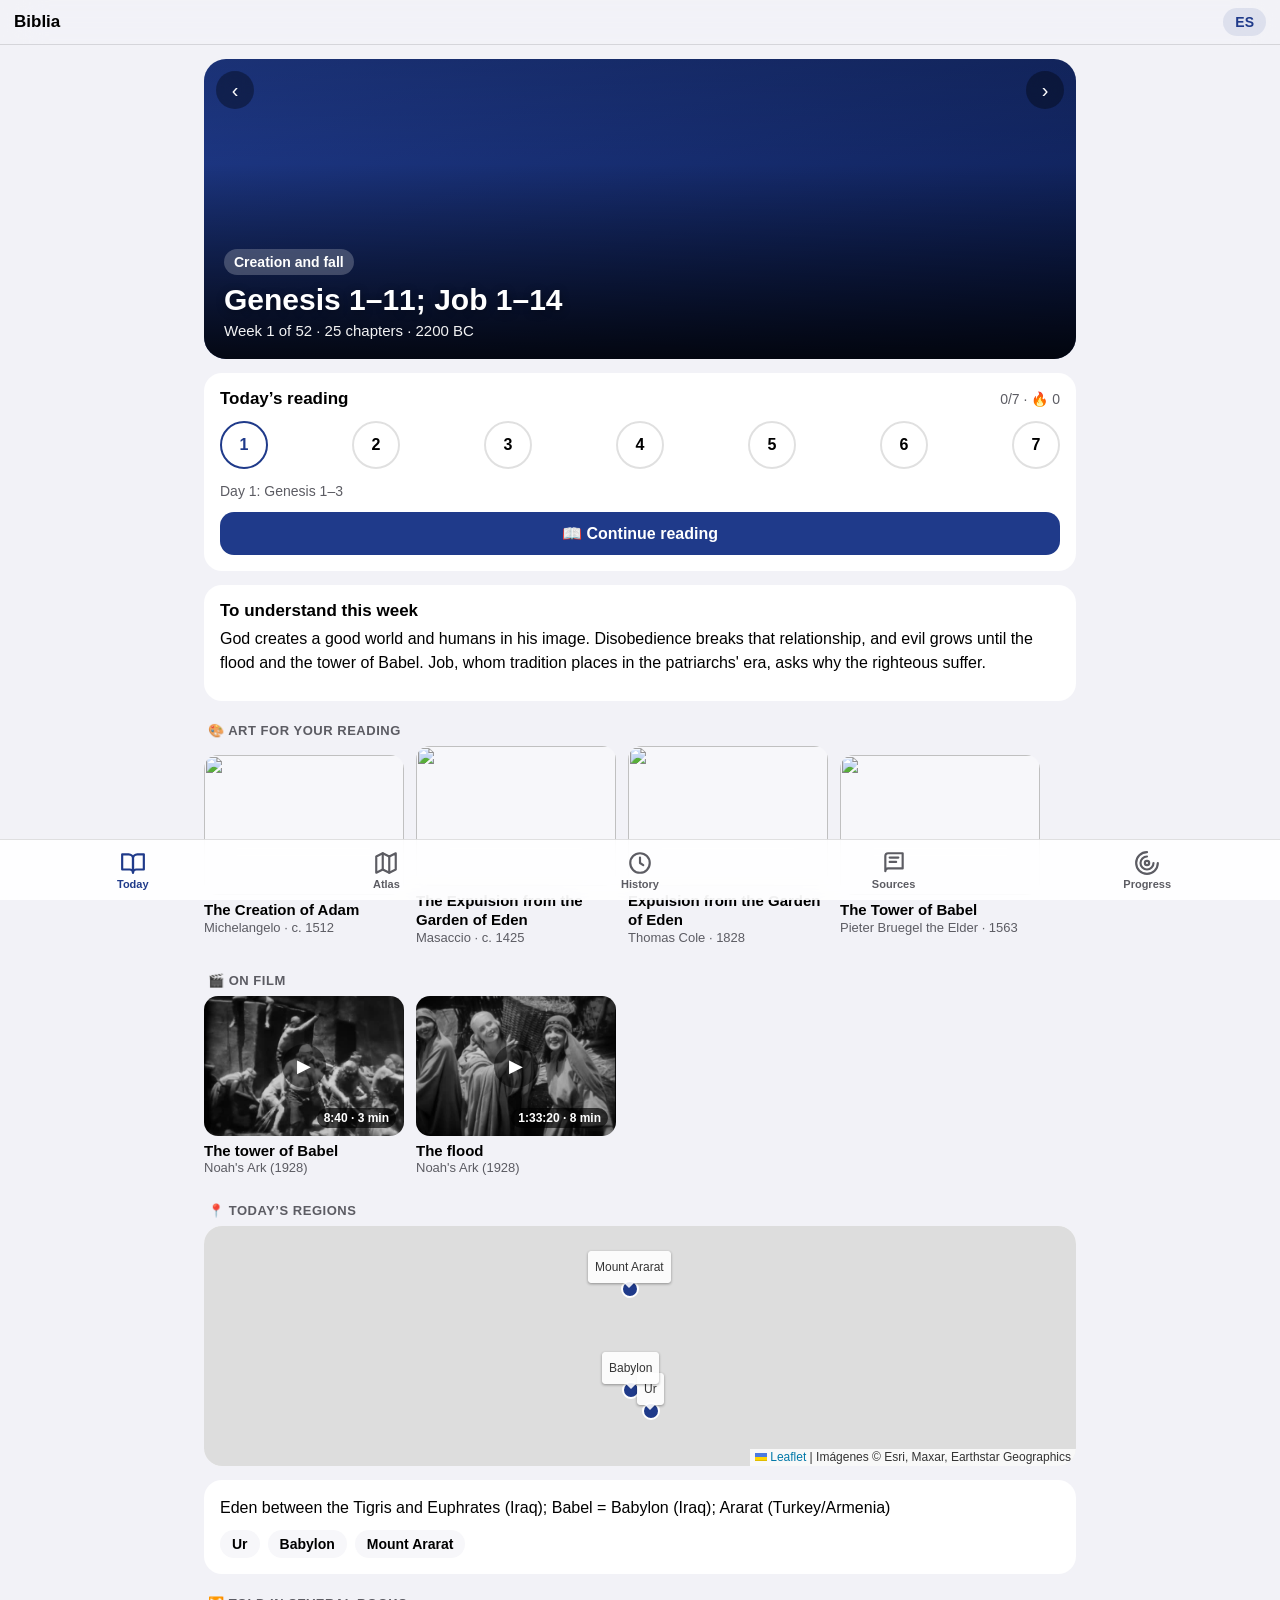
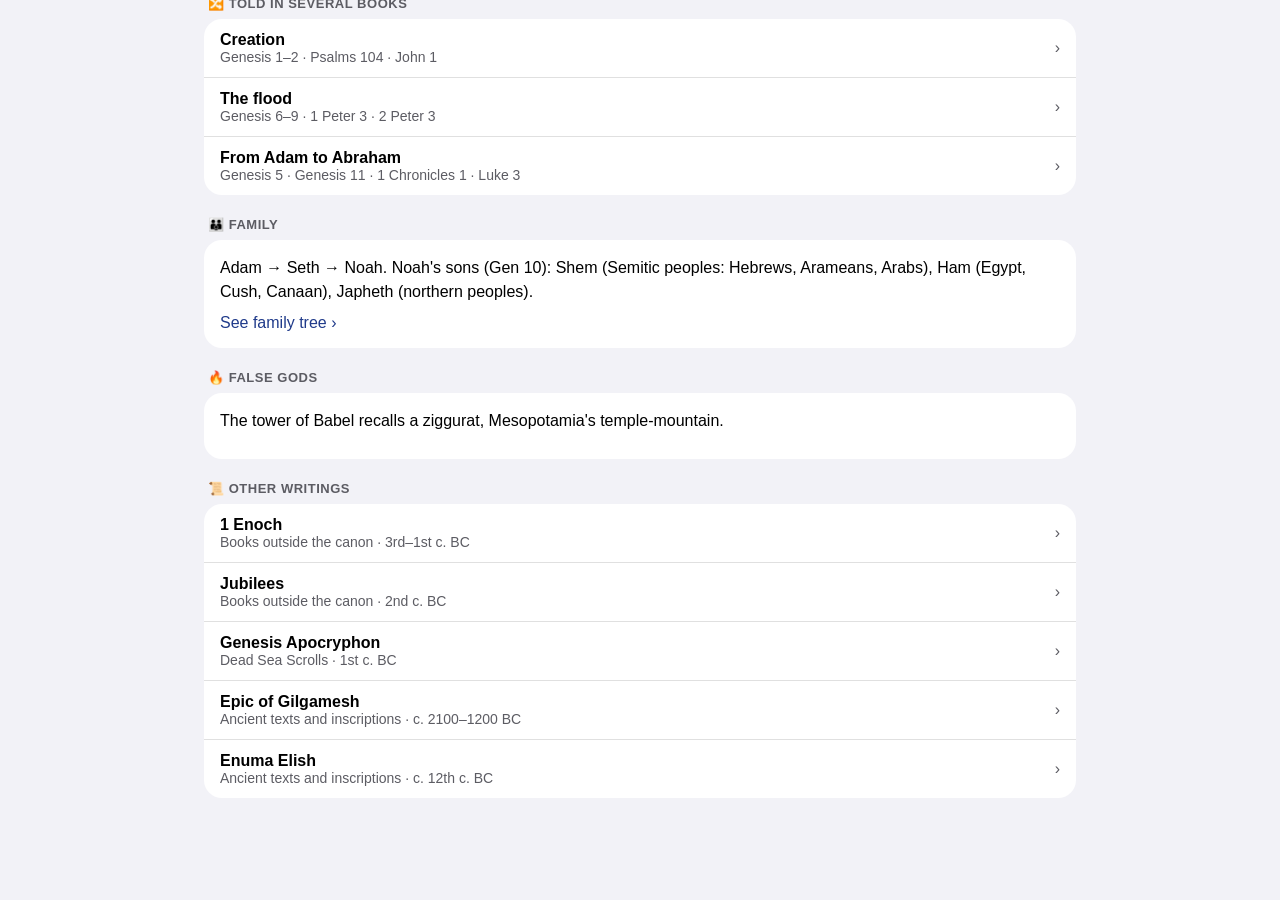
==== index.html @ 78c3b942 "Biblia: versión web (lectura cronológica en 52 semanas) Co-Authored-By: Claude Opus 5.5 <noreply@ant" ====
<!DOCTYPE html>
<html lang="es">
<head>
<meta charset="utf-8">
<meta name="viewport" content="width=device-width, initial-scale=1, viewport-fit=cover">
<title>Biblia — lectura cronológica</title>
<meta name="description" content="Lee la Biblia en 52 semanas en orden cronológico, con mapas, familias, línea del tiempo, dioses falsos, arte y cine.">
<meta name="theme-color" content="#1f3a8a" media="(prefers-color-scheme: light)">
<meta name="theme-color" content="#000000" media="(prefers-color-scheme: dark)">
<meta name="apple-mobile-web-app-capable" content="yes">
<meta name="mobile-web-app-capable" content="yes">
<meta name="apple-mobile-web-app-status-bar-style" content="default">
<meta name="apple-mobile-web-app-title" content="Biblia">
<link rel="apple-touch-icon" href="img/icon-180.png">
<link rel="icon" href="img/icon-192.png">
<link rel="manifest" href="manifest.webmanifest">
<link rel="stylesheet" href="vendor/leaflet.css">
<link rel="stylesheet" href="app.css">
</head>
<body>
<div id="app">
  <header id="topbar"><button id="back" class="icon-btn" aria-label="Atrás" hidden>‹</button><h1 id="title">Biblia</h1><button id="langBtn" class="pill" aria-label="Idioma">EN</button></header>
  <main id="view" tabindex="-1"></main>
  <nav id="tabs" aria-label="Secciones"></nav>
</div>
<div id="sheet" class="sheet" hidden><div class="sheet-backdrop"></div><div class="sheet-panel" role="dialog" aria-modal="true"><div class="sheet-grab"></div><button class="sheet-close icon-btn" aria-label="Cerrar">✕</button><div class="sheet-body"></div></div></div>
<div id="zoom" class="zoom" hidden><img alt=""><button class="zoom-close icon-btn" aria-label="Cerrar">✕</button><div class="zoom-cap"></div></div>
<script src="vendor/leaflet.js" defer></script>
<script src="app.js" defer></script>
</body>
</html>
---- vendor/leaflet.css ----
/* required styles */

.leaflet-pane,
.leaflet-tile,
.leaflet-marker-icon,
.leaflet-marker-shadow,
.leaflet-tile-container,
.leaflet-pane > svg,
.leaflet-pane > canvas,
.leaflet-zoom-box,
.leaflet-image-layer,
.leaflet-layer {
	position: absolute;
	left: 0;
	top: 0;
	}
.leaflet-container {
	overflow: hidden;
	}
.leaflet-tile,
.leaflet-marker-icon,
.leaflet-marker-shadow {
	-webkit-user-select: none;
	   -moz-user-select: none;
	        user-select: none;
	  -webkit-user-drag: none;
	}
/* Prevents IE11 from highlighting tiles in blue */
.leaflet-tile::selection {
	background: transparent;
}
/* Safari renders non-retina tile on retina better with this, but Chrome is worse */
.leaflet-safari .leaflet-tile {
	image-rendering: -webkit-optimize-contrast;
	}
/* hack that prevents hw layers "stretching" when loading new tiles */
.leaflet-safari .leaflet-tile-container {
	width: 1600px;
	height: 1600px;
	-webkit-transform-origin: 0 0;
	}
.leaflet-marker-icon,
.leaflet-marker-shadow {
	display: block;
	}
/* .leaflet-container svg: reset svg max-width decleration shipped in Joomla! (joomla.org) 3.x */
/* .leaflet-container img: map is broken in FF if you have max-width: 100% on tiles */
.leaflet-container .leaflet-overlay-pane svg {
	max-width: none !important;
	max-height: none !important;
	}
.leaflet-container .leaflet-marker-pane img,
.leaflet-container .leaflet-shadow-pane img,
.leaflet-container .leaflet-tile-pane img,
.leaflet-container img.leaflet-image-layer,
.leaflet-container .leaflet-tile {
	max-width: none !important;
	max-height: none !important;
	width: auto;
	padding: 0;
	}

.leaflet-container img.leaflet-tile {
	/* See: https://bugs.chromium.org/p/chromium/issues/detail?id=600120 */
	mix-blend-mode: plus-lighter;
}

.leaflet-container.leaflet-touch-zoom {
	-ms-touch-action: pan-x pan-y;
	touch-action: pan-x pan-y;
	}
.leaflet-container.leaflet-touch-drag {
	-ms-touch-action: pinch-zoom;
	/* Fallback for FF which doesn't support pinch-zoom */
	touch-action: none;
	touch-action: pinch-zoom;
}
.leaflet-container.leaflet-touch-drag.leaflet-touch-zoom {
	-ms-touch-action: none;
	touch-action: none;
}
.leaflet-container {
	-webkit-tap-highlight-color: transparent;
}
.leaflet-container a {
	-webkit-tap-highlight-color: rgba(51, 181, 229, 0.4);
}
.leaflet-tile {
	filter: inherit;
	visibility: hidden;
	}
.leaflet-tile-loaded {
	visibility: inherit;
	}
.leaflet-zoom-box {
	width: 0;
	height: 0;
	-moz-box-sizing: border-box;
	     box-sizing: border-box;
	z-index: 800;
	}
/* workaround for https://bugzilla.mozilla.org/show_bug.cgi?id=888319 */
.leaflet-overlay-pane svg {
	-moz-user-select: none;
	}

.leaflet-pane         { z-index: 400; }

.leaflet-tile-pane    { z-index: 200; }
.leaflet-overlay-pane { z-index: 400; }
.leaflet-shadow-pane  { z-index: 500; }
.leaflet-marker-pane  { z-index: 600; }
.leaflet-tooltip-pane   { z-index: 650; }
.leaflet-popup-pane   { z-index: 700; }

.leaflet-map-pane canvas { z-index: 100; }
.leaflet-map-pane svg    { z-index: 200; }

.leaflet-vml-shape {
	width: 1px;
	height: 1px;
	}
.lvml {
	behavior: url(#default#VML);
	display: inline-block;
	position: absolute;
	}


/* control positioning */

.leaflet-control {
	position: relative;
	z-index: 800;
	pointer-events: visiblePainted; /* IE 9-10 doesn't have auto */
	pointer-events: auto;
	}
.leaflet-top,
.leaflet-bottom {
	position: absolute;
	z-index: 1000;
	pointer-events: none;
	}
.leaflet-top {
	top: 0;
	}
.leaflet-right {
	right: 0;
	}
.leaflet-bottom {
	bottom: 0;
	}
.leaflet-left {
	left: 0;
	}
.leaflet-control {
	float: left;
	clear: both;
	}
.leaflet-right .leaflet-control {
	float: right;
	}
.leaflet-top .leaflet-control {
	margin-top: 10px;
	}
.leaflet-bottom .leaflet-control {
	margin-bottom: 10px;
	}
.leaflet-left .leaflet-control {
	margin-left: 10px;
	}
.leaflet-right .leaflet-control {
	margin-right: 10px;
	}


/* zoom and fade animations */

.leaflet-fade-anim .leaflet-popup {
	opacity: 0;
	-webkit-transition: opacity 0.2s linear;
	   -moz-transition: opacity 0.2s linear;
	        transition: opacity 0.2s linear;
	}
.leaflet-fade-anim .leaflet-map-pane .leaflet-popup {
	opacity: 1;
	}
.leaflet-zoom-animated {
	-webkit-transform-origin: 0 0;
	    -ms-transform-origin: 0 0;
	        transform-origin: 0 0;
	}
svg.leaflet-zoom-animated {
	will-change: transform;
}

.leaflet-zoom-anim .leaflet-zoom-animated {
	-webkit-transition: -webkit-transform 0.25s cubic-bezier(0,0,0.25,1);
	   -moz-transition:    -moz-transform 0.25s cubic-bezier(0,0,0.25,1);
	        transition:         transform 0.25s cubic-bezier(0,0,0.25,1);
	}
.leaflet-zoom-anim .leaflet-tile,
.leaflet-pan-anim .leaflet-tile {
	-webkit-transition: none;
	   -moz-transition: none;
	        transition: none;
	}

.leaflet-zoom-anim .leaflet-zoom-hide {
	visibility: hidden;
	}


/* cursors */

.leaflet-interactive {
	cursor: pointer;
	}
.leaflet-grab {
	cursor: -webkit-grab;
	cursor:    -moz-grab;
	cursor:         grab;
	}
.leaflet-crosshair,
.leaflet-crosshair .leaflet-interactive {
	cursor: crosshair;
	}
.leaflet-popup-pane,
.leaflet-control {
	cursor: auto;
	}
.leaflet-dragging .leaflet-grab,
.leaflet-dragging .leaflet-grab .leaflet-interactive,
.leaflet-dragging .leaflet-marker-draggable {
	cursor: move;
	cursor: -webkit-grabbing;
	cursor:    -moz-grabbing;
	cursor:         grabbing;
	}

/* marker & overlays interactivity */
.leaflet-marker-icon,
.leaflet-marker-shadow,
.leaflet-image-layer,
.leaflet-pane > svg path,
.leaflet-tile-container {
	pointer-events: none;
	}

.leaflet-marker-icon.leaflet-interactive,
.leaflet-image-layer.leaflet-interactive,
.leaflet-pane > svg path.leaflet-interactive,
svg.leaflet-image-layer.leaflet-interactive path {
	pointer-events: visiblePainted; /* IE 9-10 doesn't have auto */
	pointer-events: auto;
	}

/* visual tweaks */

.leaflet-container {
	background: #ddd;
	outline-offset: 1px;
	}
.leaflet-container a {
	color: #0078A8;
	}
.leaflet-zoom-box {
	border: 2px dotted #38f;
	background: rgba(255,255,255,0.5);
	}


/* general typography */
.leaflet-container {
	font-family: "Helvetica Neue", Arial, Helvetica, sans-serif;
	font-size: 12px;
	font-size: 0.75rem;
	line-height: 1.5;
	}


/* general toolbar styles */

.leaflet-bar {
	box-shadow: 0 1px 5px rgba(0,0,0,0.65);
	border-radius: 4px;
	}
.leaflet-bar a {
	background-color: #fff;
	border-bottom: 1px solid #ccc;
	width: 26px;
	height: 26px;
	line-height: 26px;
	display: block;
	text-align: center;
	text-decoration: none;
	color: black;
	}
.leaflet-bar a,
.leaflet-control-layers-toggle {
	background-position: 50% 50%;
	background-repeat: no-repeat;
	display: block;
	}
.leaflet-bar a:hover,
.leaflet-bar a:focus {
	background-color: #f4f4f4;
	}
.leaflet-bar a:first-child {
	border-top-left-radius: 4px;
	border-top-right-radius: 4px;
	}
.leaflet-bar a:last-child {
	border-bottom-left-radius: 4px;
	border-bottom-right-radius: 4px;
	border-bottom: none;
	}
.leaflet-bar a.leaflet-disabled {
	cursor: default;
	background-color: #f4f4f4;
	color: #bbb;
	}

.leaflet-touch .leaflet-bar a {
	width: 30px;
	height: 30px;
	line-height: 30px;
	}
.leaflet-touch .leaflet-bar a:first-child {
	border-top-left-radius: 2px;
	border-top-right-radius: 2px;
	}
.leaflet-touch .leaflet-bar a:last-child {
	border-bottom-left-radius: 2px;
	border-bottom-right-radius: 2px;
	}

/* zoom control */

.leaflet-control-zoom-in,
.leaflet-control-zoom-out {
	font: bold 18px 'Lucida Console', Monaco, monospace;
	text-indent: 1px;
	}

.leaflet-touch .leaflet-control-zoom-in, .leaflet-touch .leaflet-control-zoom-out  {
	font-size: 22px;
	}


/* layers control */

.leaflet-control-layers {
	box-shadow: 0 1px 5px rgba(0,0,0,0.4);
	background: #fff;
	border-radius: 5px;
	}
.leaflet-control-layers-toggle {
	background-image: url(images/layers.png);
	width: 36px;
	height: 36px;
	}
.leaflet-retina .leaflet-control-layers-toggle {
	background-image: url(images/layers-2x.png);
	background-size: 26px 26px;
	}
.leaflet-touch .leaflet-control-layers-toggle {
	width: 44px;
	height: 44px;
	}
.leaflet-control-layers .leaflet-control-layers-list,
.leaflet-control-layers-expanded .leaflet-control-layers-toggle {
	display: none;
	}
.leaflet-control-layers-expanded .leaflet-control-layers-list {
	display: block;
	position: relative;
	}
.leaflet-control-layers-expanded {
	padding: 6px 10px 6px 6px;
	color: #333;
	background: #fff;
	}
.leaflet-control-layers-scrollbar {
	overflow-y: scroll;
	overflow-x: hidden;
	padding-right: 5px;
	}
.leaflet-control-layers-selector {
	margin-top: 2px;
	position: relative;
	top: 1px;
	}
.leaflet-control-layers label {
	display: block;
	font-size: 13px;
	font-size: 1.08333em;
	}
.leaflet-control-layers-separator {
	height: 0;
	border-top: 1px solid #ddd;
	margin: 5px -10px 5px -6px;
	}

/* Default icon URLs */
.leaflet-default-icon-path { /* used only in path-guessing heuristic, see L.Icon.Default */
	background-image: url(images/marker-icon.png);
	}


/* attribution and scale controls */

.leaflet-container .leaflet-control-attribution {
	background: #fff;
	background: rgba(255, 255, 255, 0.8);
	margin: 0;
	}
.leaflet-control-attribution,
.leaflet-control-scale-line {
	padding: 0 5px;
	color: #333;
	line-height: 1.4;
	}
.leaflet-control-attribution a {
	text-decoration: none;
	}
.leaflet-control-attribution a:hover,
.leaflet-control-attribution a:focus {
	text-decoration: underline;
	}
.leaflet-attribution-flag {
	display: inline !important;
	vertical-align: baseline !important;
	width: 1em;
	height: 0.6669em;
	}
.leaflet-left .leaflet-control-scale {
	margin-left: 5px;
	}
.leaflet-bottom .leaflet-control-scale {
	margin-bottom: 5px;
	}
.leaflet-control-scale-line {
	border: 2px solid #777;
	border-top: none;
	line-height: 1.1;
	padding: 2px 5px 1px;
	white-space: nowrap;
	-moz-box-sizing: border-box;
	     box-sizing: border-box;
	background: rgba(255, 255, 255, 0.8);
	text-shadow: 1px 1px #fff;
	}
.leaflet-control-scale-line:not(:first-child) {
	border-top: 2px solid #777;
	border-bottom: none;
	margin-top: -2px;
	}
.leaflet-control-scale-line:not(:first-child):not(:last-child) {
	border-bottom: 2px solid #777;
	}

.leaflet-touch .leaflet-control-attribution,
.leaflet-touch .leaflet-control-layers,
.leaflet-touch .leaflet-bar {
	box-shadow: none;
	}
.leaflet-touch .leaflet-control-layers,
.leaflet-touch .leaflet-bar {
	border: 2px solid rgba(0,0,0,0.2);
	background-clip: padding-box;
	}


/* popup */

.leaflet-popup {
	position: absolute;
	text-align: center;
	margin-bottom: 20px;
	}
.leaflet-popup-content-wrapper {
	padding: 1px;
	text-align: left;
	border-radius: 12px;
	}
.leaflet-popup-content {
	margin: 13px 24px 13px 20px;
	line-height: 1.3;
	font-size: 13px;
	font-size: 1.08333em;
	min-height: 1px;
	}
.leaflet-popup-content p {
	margin: 17px 0;
	margin: 1.3em 0;
	}
.leaflet-popup-tip-container {
	width: 40px;
	height: 20px;
	position: absolute;
	left: 50%;
	margin-top: -1px;
	margin-left: -20px;
	overflow: hidden;
	pointer-events: none;
	}
.leaflet-popup-tip {
	width: 17px;
	height: 17px;
	padding: 1px;

	margin: -10px auto 0;
	pointer-events: auto;

	-webkit-transform: rotate(45deg);
	   -moz-transform: rotate(45deg);
	    -ms-transform: rotate(45deg);
	        transform: rotate(45deg);
	}
.leaflet-popup-content-wrapper,
.leaflet-popup-tip {
	background: white;
	color: #333;
	box-shadow: 0 3px 14px rgba(0,0,0,0.4);
	}
.leaflet-container a.leaflet-popup-close-button {
	position: absolute;
	top: 0;
	right: 0;
	border: none;
	text-align: center;
	width: 24px;
	height: 24px;
	font: 16px/24px Tahoma, Verdana, sans-serif;
	color: #757575;
	text-decoration: none;
	background: transparent;
	}
.leaflet-container a.leaflet-popup-close-button:hover,
.leaflet-container a.leaflet-popup-close-button:focus {
	color: #585858;
	}
.leaflet-popup-scrolled {
	overflow: auto;
	}

.leaflet-oldie .leaflet-popup-content-wrapper {
	-ms-zoom: 1;
	}
.leaflet-oldie .leaflet-popup-tip {
	width: 24px;
	margin: 0 auto;

	-ms-filter: "progid:DXImageTransform.Microsoft.Matrix(M11=0.70710678, M12=0.70710678, M21=-0.70710678, M22=0.70710678)";
	filter: progid:DXImageTransform.Microsoft.Matrix(M11=0.70710678, M12=0.70710678, M21=-0.70710678, M22=0.70710678);
	}

.leaflet-oldie .leaflet-control-zoom,
.leaflet-oldie .leaflet-control-layers,
.leaflet-oldie .leaflet-popup-content-wrapper,
.leaflet-oldie .leaflet-popup-tip {
	border: 1px solid #999;
	}


/* div icon */

.leaflet-div-icon {
	background: #fff;
	border: 1px solid #666;
	}


/* Tooltip */
/* Base styles for the element that has a tooltip */
.leaflet-tooltip {
	position: absolute;
	padding: 6px;
	background-color: #fff;
	border: 1px solid #fff;
	border-radius: 3px;
	color: #222;
	white-space: nowrap;
	-webkit-user-select: none;
	-moz-user-select: none;
	-ms-user-select: none;
	user-select: none;
	pointer-events: none;
	box-shadow: 0 1px 3px rgba(0,0,0,0.4);
	}
.leaflet-tooltip.leaflet-interactive {
	cursor: pointer;
	pointer-events: auto;
	}
.leaflet-tooltip-top:before,
.leaflet-tooltip-bottom:before,
.leaflet-tooltip-left:before,
.leaflet-tooltip-right:before {
	position: absolute;
	pointer-events: none;
	border: 6px solid transparent;
	background: transparent;
	content: "";
	}

/* Directions */

.leaflet-tooltip-bottom {
	margin-top: 6px;
}
.leaflet-tooltip-top {
	margin-top: -6px;
}
.leaflet-tooltip-bottom:before,
.leaflet-tooltip-top:before {
	left: 50%;
	margin-left: -6px;
	}
.leaflet-tooltip-top:before {
	bottom: 0;
	margin-bottom: -12px;
	border-top-color: #fff;
	}
.leaflet-tooltip-bottom:before {
	top: 0;
	margin-top: -12px;
	margin-left: -6px;
	border-bottom-color: #fff;
	}
.leaflet-tooltip-left {
	margin-left: -6px;
}
.leaflet-tooltip-right {
	margin-left: 6px;
}
.leaflet-tooltip-left:before,
.leaflet-tooltip-right:before {
	top: 50%;
	margin-top: -6px;
	}
.leaflet-tooltip-left:before {
	right: 0;
	margin-right: -12px;
	border-left-color: #fff;
	}
.leaflet-tooltip-right:before {
	left: 0;
	margin-left: -12px;
	border-right-color: #fff;
	}

/* Printing */

@media print {
	/* Prevent printers from removing background-images of controls. */
	.leaflet-control {
		-webkit-print-color-adjust: exact;
		print-color-adjust: exact;
		}
	}
---- app.css ----
[hidden]{display:none!important}
:root{
  --bg:#f2f2f7; --card:#ffffff; --card2:#f7f7fa; --text:#000; --muted:#5c5c63; --line:rgba(0,0,0,.12);
  --accent:#1f3a8a; --accent-soft:rgba(31,58,138,.10); --good:#1e7b3a; --bad:#b3262b; --warn:#b85c00;
  --radius:18px; --tabh:64px; --font:-apple-system,BlinkMacSystemFont,"SF Pro Text","Segoe UI",Roboto,Helvetica,Arial,sans-serif;
  --serif:"New York","Iowan Old Style",Georgia,"Times New Roman",serif;
}
@media (prefers-color-scheme:dark){:root{
  --bg:#000; --card:#1c1c1e; --card2:#2c2c2e; --text:#fff; --muted:#a1a1a8; --line:rgba(255,255,255,.14);
  --accent:#7aa2ff; --accent-soft:rgba(122,162,255,.16); --good:#4cd07a; --bad:#ff6b6b; --warn:#ffa94d;
}}
*{box-sizing:border-box}
html,body{margin:0;background:var(--bg);color:var(--text);font-family:var(--font);-webkit-text-size-adjust:100%}
body{overscroll-behavior-y:none}
a{color:var(--accent);text-decoration:none}
button{font:inherit;color:inherit;background:none;border:0;cursor:pointer;padding:0}
img{max-width:100%;display:block}
h2{font-size:22px;margin:0 0 6px}
h3{font-size:17px;margin:0 0 6px}
p{line-height:1.5;margin:0 0 10px}
.muted{color:var(--muted)}
.small{font-size:14px}
#topbar{position:sticky;top:0;z-index:20;display:flex;align-items:center;gap:8px;padding:calc(env(safe-area-inset-top) + 8px) 14px 8px;background:color-mix(in srgb,var(--bg) 85%,transparent);backdrop-filter:saturate(180%) blur(20px);-webkit-backdrop-filter:saturate(180%) blur(20px);border-bottom:1px solid var(--line)}
#title{font-size:17px;font-weight:700;margin:0;flex:1;white-space:nowrap;overflow:hidden;text-overflow:ellipsis}
.icon-btn{width:40px;height:40px;border-radius:20px;display:inline-grid;place-items:center;font-size:22px;color:var(--accent)}
.pill{padding:6px 12px;border-radius:999px;background:var(--accent-soft);color:var(--accent);font-weight:600;font-size:14px}
#view{padding:14px 14px calc(var(--tabh) + env(safe-area-inset-bottom) + 24px);max-width:900px;margin:0 auto;outline:none}
#tabs{position:fixed;left:0;right:0;bottom:0;z-index:20;display:flex;justify-content:space-around;padding:6px 6px calc(env(safe-area-inset-bottom) + 6px);background:color-mix(in srgb,var(--card) 88%,transparent);backdrop-filter:saturate(180%) blur(20px);-webkit-backdrop-filter:saturate(180%) blur(20px);border-top:1px solid var(--line)}
#tabs a{flex:1;display:flex;flex-direction:column;align-items:center;gap:2px;padding:4px 0;color:var(--muted);font-size:11px;font-weight:600}
#tabs a svg{width:26px;height:26px}
#tabs a.on{color:var(--accent)}
.card{background:var(--card);border-radius:var(--radius);padding:16px;margin-bottom:14px}
.card.tight{padding:0;overflow:hidden}
.row{display:flex;align-items:center;gap:12px}
.list{background:var(--card);border-radius:var(--radius);overflow:hidden;margin-bottom:14px}
.list>*{display:flex;align-items:center;gap:12px;padding:12px 16px;border-bottom:1px solid var(--line);color:var(--text);width:100%;text-align:left}
.list>*:last-child{border-bottom:0}
.list .chev{margin-left:auto;color:var(--muted)}
.section-title{font-size:13px;text-transform:uppercase;letter-spacing:.04em;color:var(--muted);margin:22px 4px 8px;font-weight:600}
.btn{display:inline-flex;align-items:center;justify-content:center;gap:8px;padding:12px 18px;border-radius:14px;background:var(--accent);color:#fff;font-weight:700}
@media (prefers-color-scheme:dark){.btn{color:#000}}
.btn.secondary{background:var(--accent-soft);color:var(--accent)}
.btn.block{width:100%}
.chip{display:inline-flex;align-items:center;gap:6px;padding:6px 12px;border-radius:999px;background:var(--card2);font-size:14px;font-weight:600;color:var(--text)}
.chips{display:flex;gap:8px;flex-wrap:wrap}
.seg{display:flex;background:var(--card2);border-radius:12px;padding:3px;margin-bottom:14px;overflow-x:auto}
.seg button{flex:1;padding:8px 10px;border-radius:9px;font-weight:600;font-size:14px;white-space:nowrap;color:var(--text)}
.seg button.on{background:var(--card);box-shadow:0 1px 3px rgba(0,0,0,.15)}
/* Hero */
.hero{position:relative;border-radius:22px;overflow:hidden;min-height:300px;color:#fff;display:flex;flex-direction:column;justify-content:flex-end;padding:20px;margin-bottom:14px;background:linear-gradient(160deg,var(--accent),#0b1b4d)}
.hero img.bg{position:absolute;inset:0;width:100%;height:100%;object-fit:cover}
.hero::after{content:"";position:absolute;inset:0;background:linear-gradient(to bottom,rgba(0,0,0,.15),rgba(0,0,0,0) 35%,rgba(0,0,0,.82))}
.hero>*{position:relative;z-index:1}
.hero .era{align-self:flex-start;background:rgba(255,255,255,.22);padding:5px 10px;border-radius:999px;font-weight:600;font-size:14px;margin-bottom:8px;backdrop-filter:blur(8px)}
.hero h2{font-size:30px;line-height:1.1;text-shadow:0 2px 8px rgba(0,0,0,.4)}
.hero .meta{font-size:15px;opacity:.95}
.hero .nav{position:absolute;top:12px;left:12px;right:12px;display:flex;justify-content:space-between;z-index:2}
.hero .nav button{width:38px;height:38px;border-radius:19px;background:rgba(0,0,0,.35);color:#fff;font-size:20px;backdrop-filter:blur(8px)}
/* Days */
.days{display:flex;gap:6px;justify-content:space-between;margin:12px 0}
.day{flex:1;aspect-ratio:1;max-width:48px;border-radius:50%;display:grid;place-items:center;font-weight:700;border:2px solid var(--line);color:var(--text)}
.day.done{background:var(--good);border-color:var(--good);color:#fff}
.day.today{border-color:var(--accent);color:var(--accent)}
.progress{height:8px;background:var(--card2);border-radius:4px;overflow:hidden}
.progress>div{height:100%;background:var(--accent);border-radius:4px}
/* Rails */
.rail{display:flex;gap:12px;overflow-x:auto;scroll-snap-type:x mandatory;padding-bottom:6px;margin:0 -14px;padding-left:14px;padding-right:14px;scrollbar-width:none}
.rail::-webkit-scrollbar{display:none}
.tile{flex:0 0 auto;width:200px;scroll-snap-align:start;text-align:left;color:var(--text)}
.tile .img{width:200px;height:140px;border-radius:14px;overflow:hidden;background:var(--card2);position:relative}
.tile .img img{width:100%;height:100%;object-fit:cover}
.tile .t{font-weight:600;font-size:15px;margin-top:6px;line-height:1.25;display:-webkit-box;-webkit-line-clamp:2;-webkit-box-orient:vertical;overflow:hidden}
.tile .s{font-size:13px;color:var(--muted);white-space:nowrap;overflow:hidden;text-overflow:ellipsis}
.play{position:absolute;inset:0;display:grid;place-items:center}
.play span{width:44px;height:44px;border-radius:22px;background:rgba(0,0,0,.5);color:#fff;display:grid;place-items:center;font-size:18px}
.badge{position:absolute;right:8px;bottom:8px;background:rgba(0,0,0,.65);color:#fff;font-size:12px;font-weight:700;padding:3px 7px;border-radius:999px}
/* Reader */
.reader{font-family:var(--serif);font-size:20px;line-height:1.65}
.reader h2{font-family:var(--font);font-size:26px;margin:28px 0 10px}
.reader .v{cursor:pointer;border-radius:4px}
.reader .v sup{font-family:var(--font);font-size:12px;color:var(--muted);font-weight:700;margin-right:3px}
.reader .v.sel{background:var(--accent-soft)}
.reader .gl{text-decoration:underline dotted var(--accent);text-underline-offset:3px;cursor:help}
.banner{display:flex;gap:12px;align-items:flex-start;background:var(--accent-soft);border-radius:14px;padding:12px;margin:6px 0 10px;font-family:var(--font);font-size:15px;line-height:1.4;width:100%;text-align:left;color:var(--text)}
.banner b{display:block}
.strip{display:flex;gap:8px;overflow-x:auto;margin:0 0 12px;font-family:var(--font);scrollbar-width:none}
.strip button{flex:0 0 auto;display:flex;gap:8px;align-items:center;background:var(--card2);border-radius:12px;padding:6px 10px 6px 6px;max-width:260px;color:var(--text);text-align:left}
.strip img{width:56px;height:42px;object-fit:cover;border-radius:8px}
.strip .t{font-size:13px;font-weight:600;white-space:nowrap;overflow:hidden;text-overflow:ellipsis}
.strip .s{font-size:12px;color:var(--muted);white-space:nowrap;overflow:hidden;text-overflow:ellipsis}
.reader-nav{display:flex;justify-content:space-between;gap:10px;margin:24px 0}
/* Map */
#map{height:calc(100vh - 230px);min-height:380px;border-radius:var(--radius);overflow:hidden}
.leaflet-popup-content{font-family:var(--font)}
/* Timeline */
.tl-wrap{display:flex;background:var(--card);border-radius:var(--radius);overflow:hidden;position:relative}
.tl-labels{flex:0 0 84px;padding-top:24px;border-right:1px solid var(--line)}
.tl-labels div{font-size:12px;font-weight:600;color:var(--muted);padding:0 8px;display:flex;align-items:center}
.tl-scroll{flex:1;overflow-x:auto;position:relative;scrollbar-width:none}
.tl-scroll::-webkit-scrollbar{display:none}
.tl-canvas{position:relative}
.tl-bar{position:absolute;height:28px;border-radius:6px;color:#fff;font-size:12px;font-weight:700;padding:0 6px;display:flex;align-items:center;white-space:nowrap;overflow:hidden}
.tl-out{position:absolute;font-size:12px;font-weight:600;white-space:nowrap;color:var(--text);pointer-events:none}
.tl-tick{position:absolute;top:0;bottom:0;width:1px;background:var(--line)}
.tl-tick span{position:absolute;top:4px;left:4px;font-size:11px;color:var(--muted);white-space:nowrap}
.tl-cursor{position:absolute;top:0;bottom:0;left:calc(84px + (100% - 84px)/2);width:2px;background:var(--text);pointer-events:none;z-index:3}
.tl-year{font-size:34px;font-weight:800;font-variant-numeric:tabular-nums}
/* Tree */
.tree-wrap{position:relative;height:calc(100vh - 250px);min-height:420px;background:var(--card);border-radius:var(--radius);overflow:hidden;touch-action:none}
.tree-wrap svg{position:absolute;left:0;top:0;transform-origin:0 0}
.tree-node rect{fill:var(--card2);stroke:var(--line)}
.tree-node.promise rect{fill:var(--accent);stroke:none}
.tree-node text{fill:var(--text);font-family:var(--font);font-size:13px;font-weight:700}
.tree-node.promise text{fill:#fff}
.tree-node text.tag{font-weight:500;font-size:11px;opacity:.85}
.tree-node.week rect{stroke:var(--warn);stroke-width:3}
.tree-ctrl{position:absolute;right:10px;bottom:10px;display:flex;flex-direction:column;gap:8px;z-index:2}
.tree-ctrl button{width:44px;height:44px;border-radius:22px;background:var(--card2);color:var(--accent);font-size:20px;font-weight:700;box-shadow:0 2px 8px rgba(0,0,0,.2)}
.legend{display:flex;gap:14px;flex-wrap:wrap;font-size:13px;margin:10px 4px}
.legend i{display:inline-block;width:14px;height:10px;border-radius:2px;margin-right:6px;vertical-align:middle}
/* Grid */
.grid{display:grid;grid-template-columns:repeat(auto-fill,minmax(150px,1fr));gap:14px}
.grid .tile{width:auto}
.grid .tile .img{width:100%;height:auto;aspect-ratio:4/3}
/* Sheet */
.sheet{position:fixed;inset:0;z-index:50}
.sheet-backdrop{position:absolute;inset:0;background:rgba(0,0,0,.4);animation:fade .2s}
.sheet-panel{position:absolute;left:0;right:0;bottom:0;max-height:92vh;overflow-y:auto;background:var(--bg);border-radius:22px 22px 0 0;padding:10px 16px calc(env(safe-area-inset-bottom) + 24px);animation:up .25s cubic-bezier(.2,.9,.3,1);max-width:900px;margin:0 auto;-webkit-overflow-scrolling:touch}
.sheet-grab{width:40px;height:5px;border-radius:3px;background:var(--line);margin:0 auto 8px}
.sheet-close{position:absolute;right:10px;top:8px;font-size:18px;background:var(--card2);width:34px;height:34px}
.sheet-body h2{padding-right:40px}
@keyframes up{from{transform:translateY(100%)}to{transform:none}}
@keyframes fade{from{opacity:0}}
video{width:100%;border-radius:14px;background:#000;aspect-ratio:4/3}
.art-hero{background:#000;border-radius:14px;overflow:hidden;cursor:zoom-in}
.art-hero img{width:100%;max-height:55vh;object-fit:contain;margin:0 auto}
/* Zoom */
.zoom{position:fixed;inset:0;z-index:60;background:#000;touch-action:none;overflow:hidden}
.zoom img{position:absolute;left:50%;top:50%;max-width:none;transform-origin:0 0;user-select:none;-webkit-user-drag:none}
.zoom-close{position:absolute;top:calc(env(safe-area-inset-top) + 10px);right:12px;background:rgba(255,255,255,.2);color:#fff;font-size:18px;z-index:2}
.zoom-cap{position:absolute;left:12px;bottom:calc(env(safe-area-inset-bottom) + 12px);right:12px;color:#fff;background:rgba(0,0,0,.5);border-radius:12px;padding:10px 12px;font-size:14px;z-index:2}
.empty{text-align:center;color:var(--muted);padding:30px 10px}
.wiki img{width:100%;max-height:240px;object-fit:cover;border-radius:12px;margin-bottom:10px}
.search{width:100%;padding:12px 14px;border-radius:12px;border:0;background:var(--card2);color:var(--text);font:inherit;margin-bottom:14px}
.stat{font-size:28px;font-weight:800}
.toast{position:fixed;left:50%;bottom:calc(var(--tabh) + env(safe-area-inset-bottom) + 16px);transform:translateX(-50%);background:var(--text);color:var(--bg);padding:10px 16px;border-radius:999px;font-weight:600;z-index:70;font-size:14px}
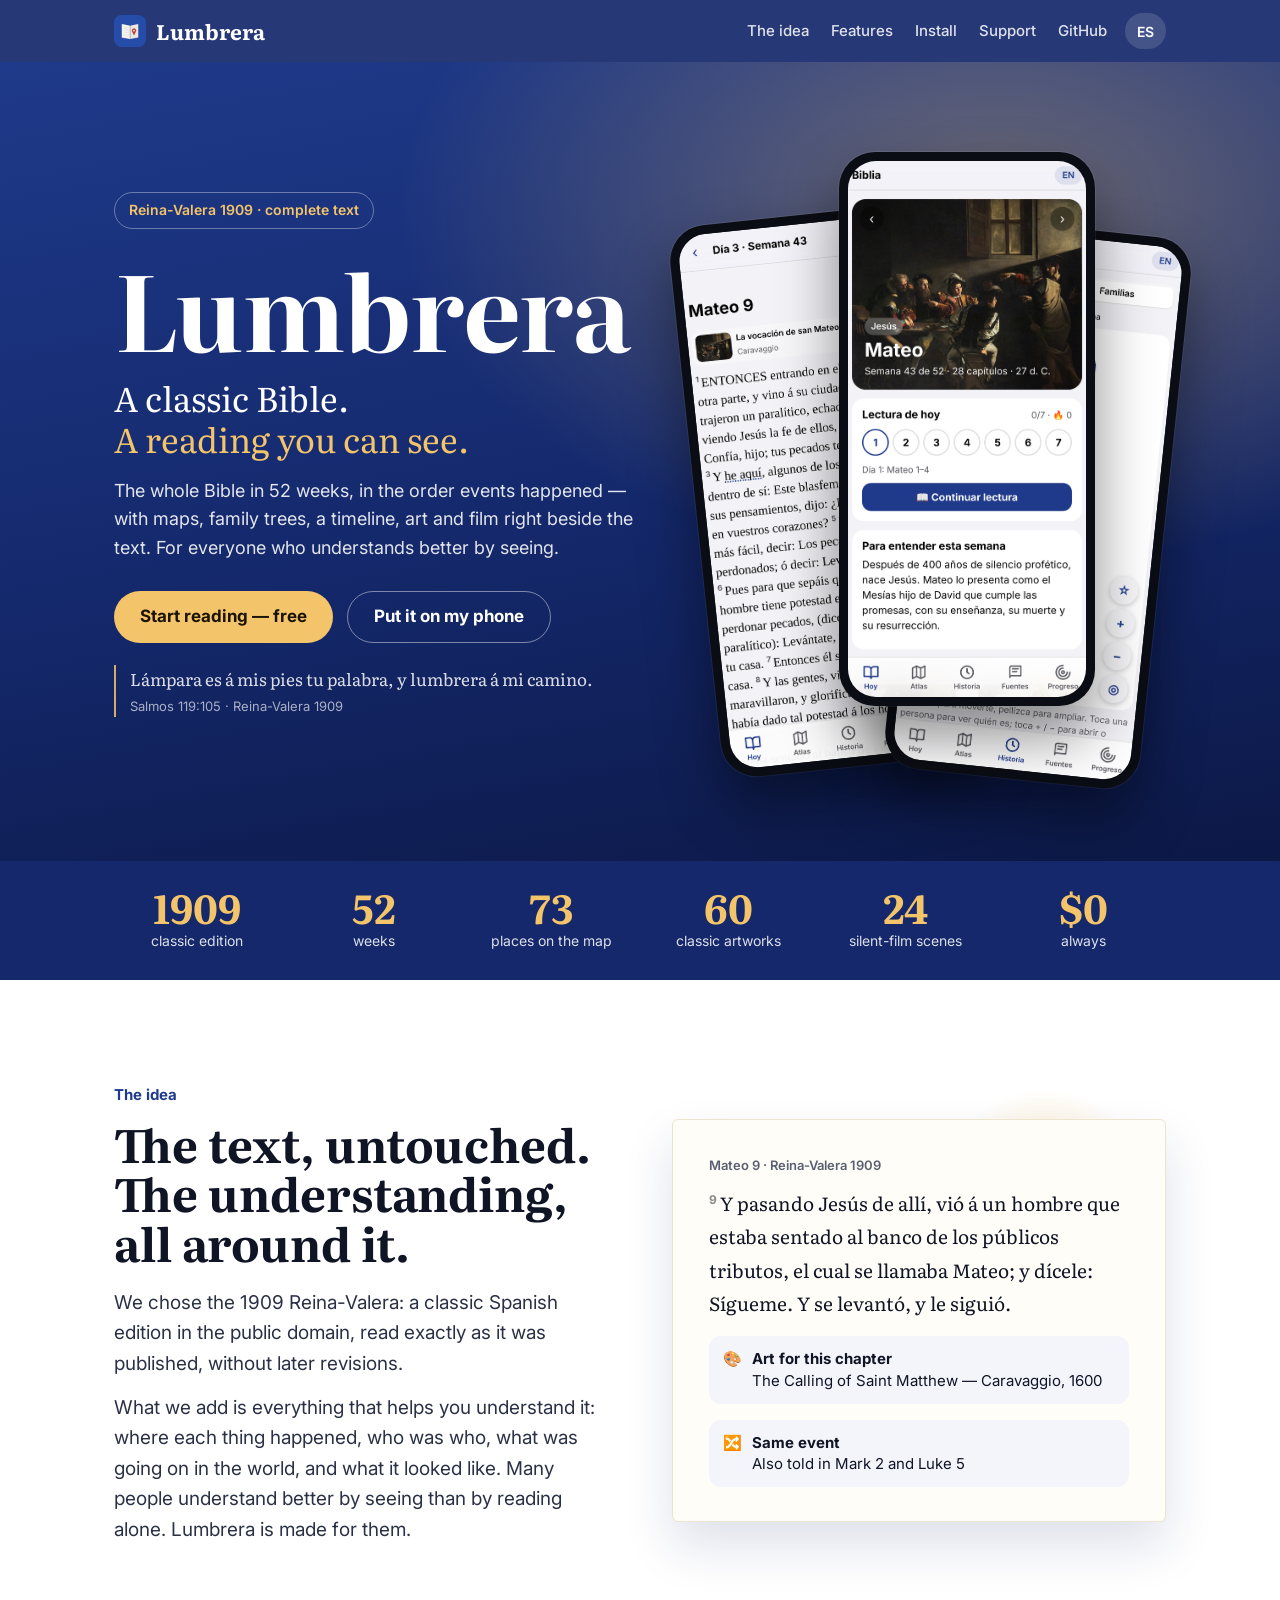
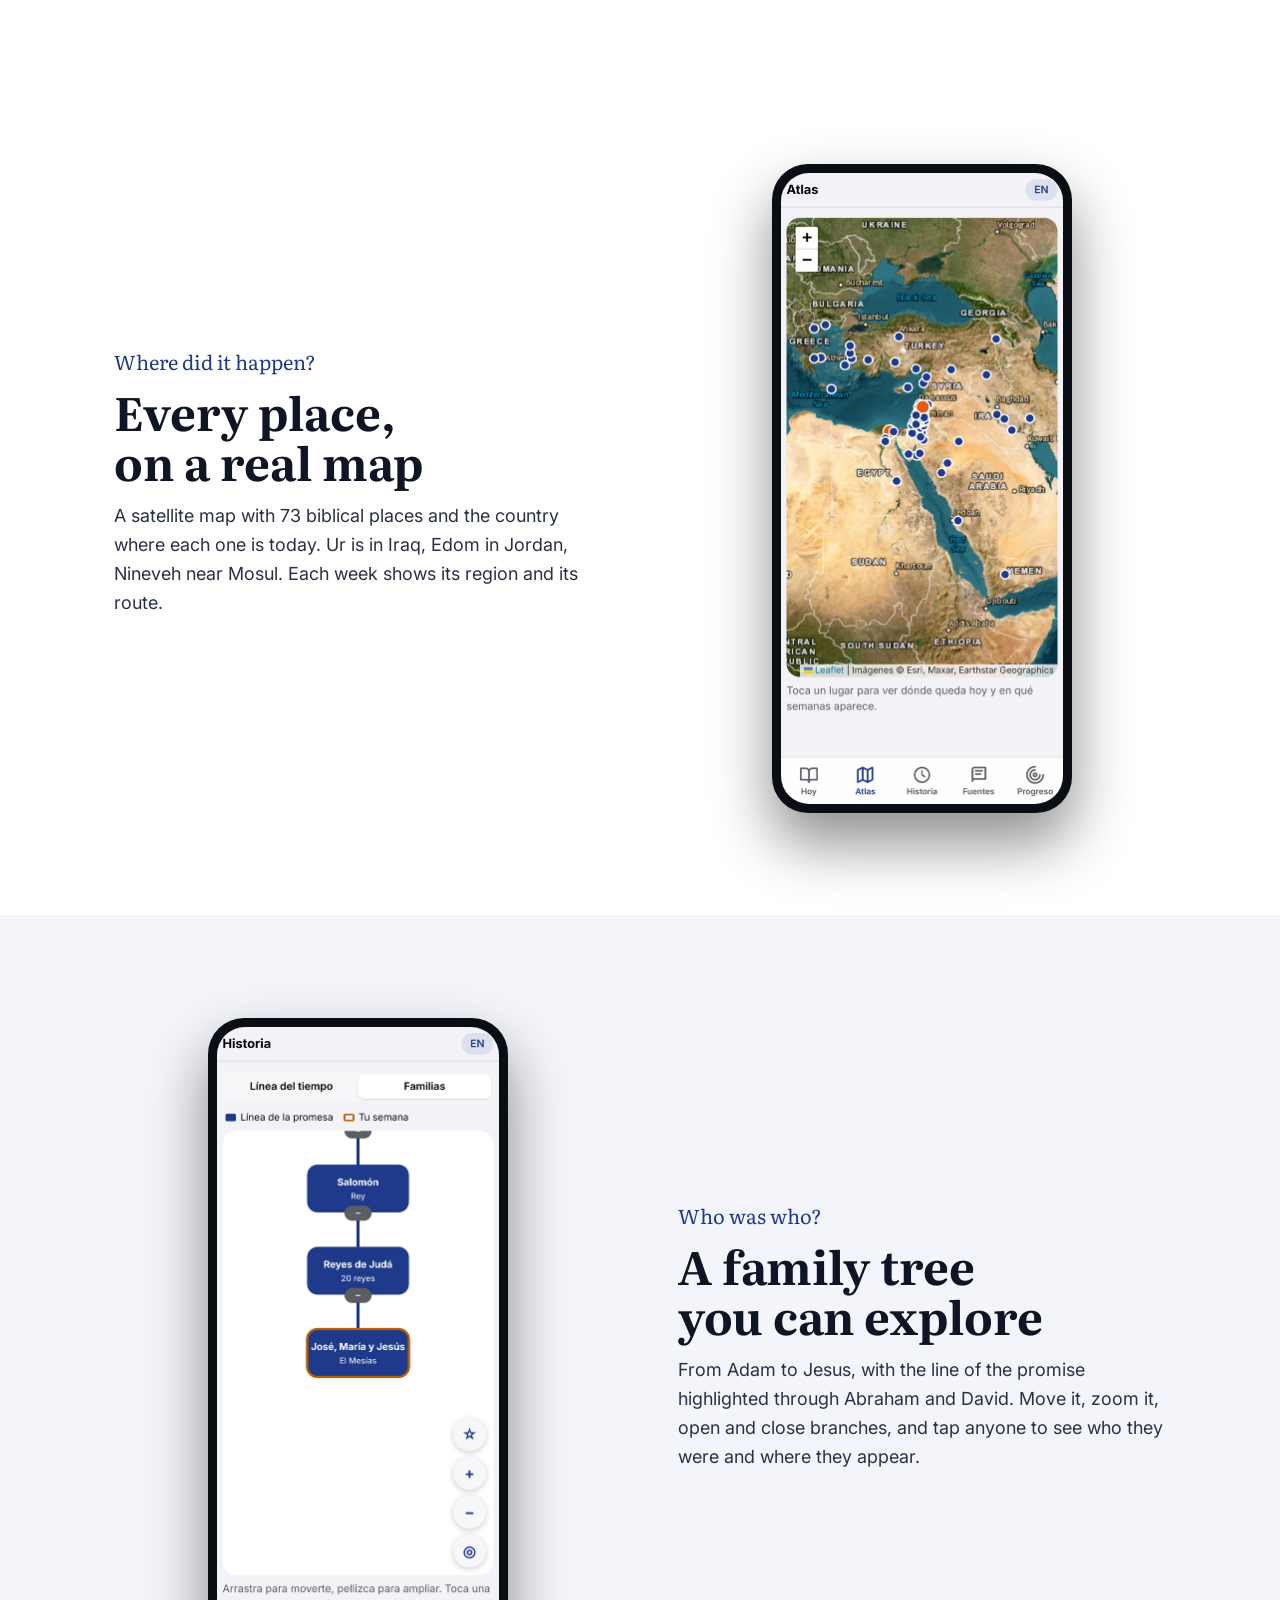
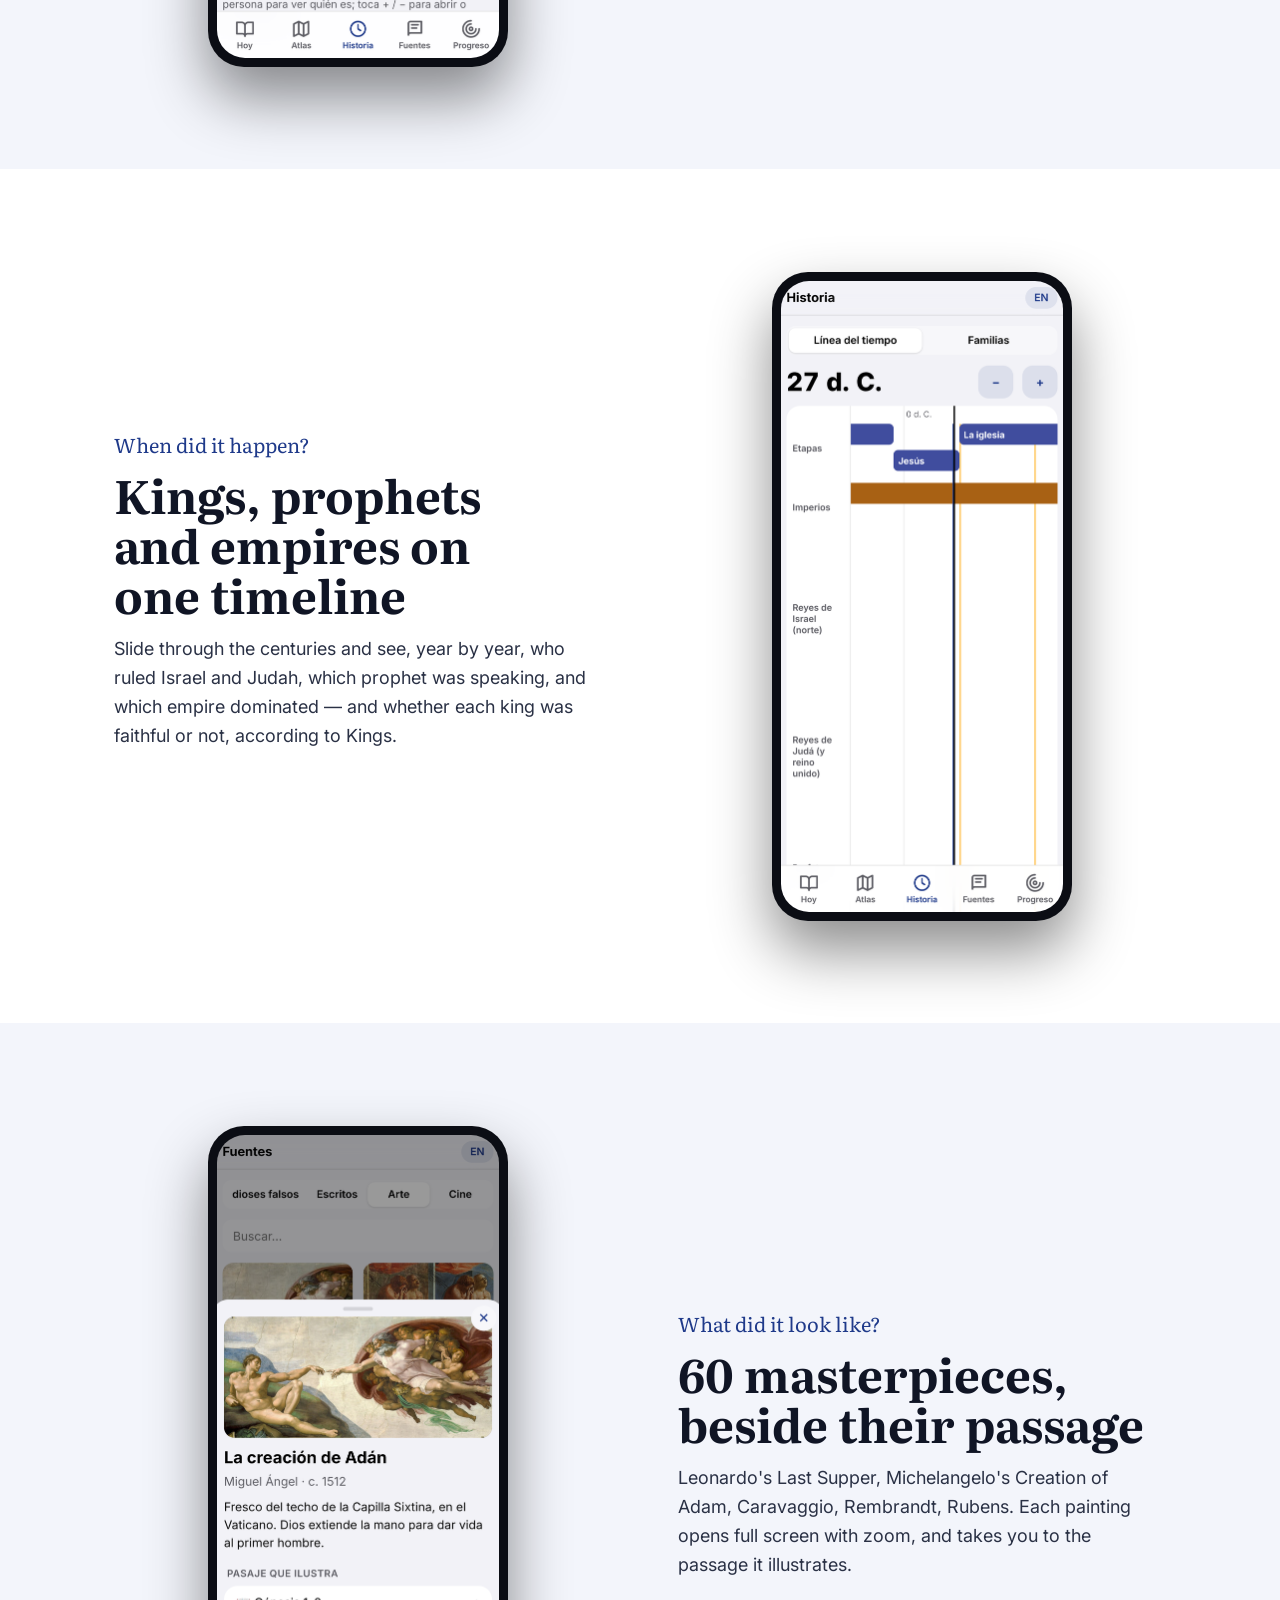
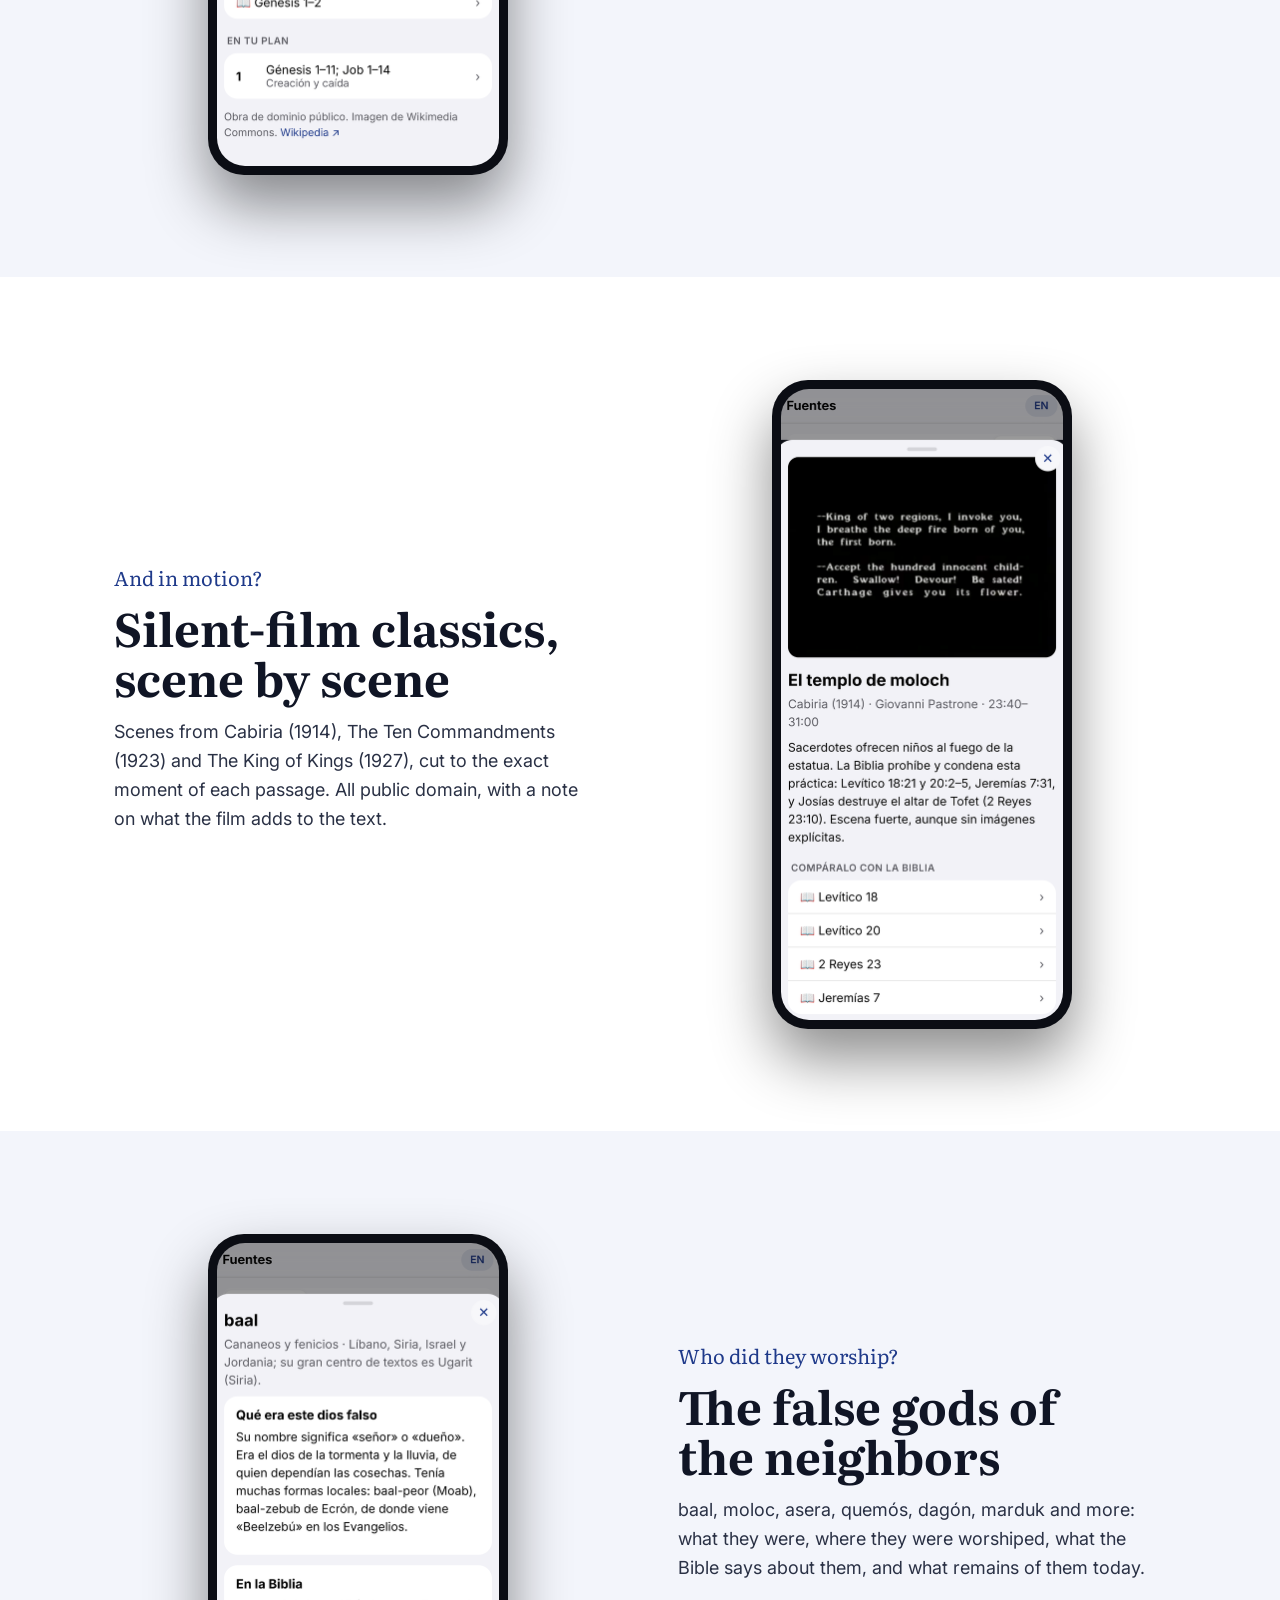
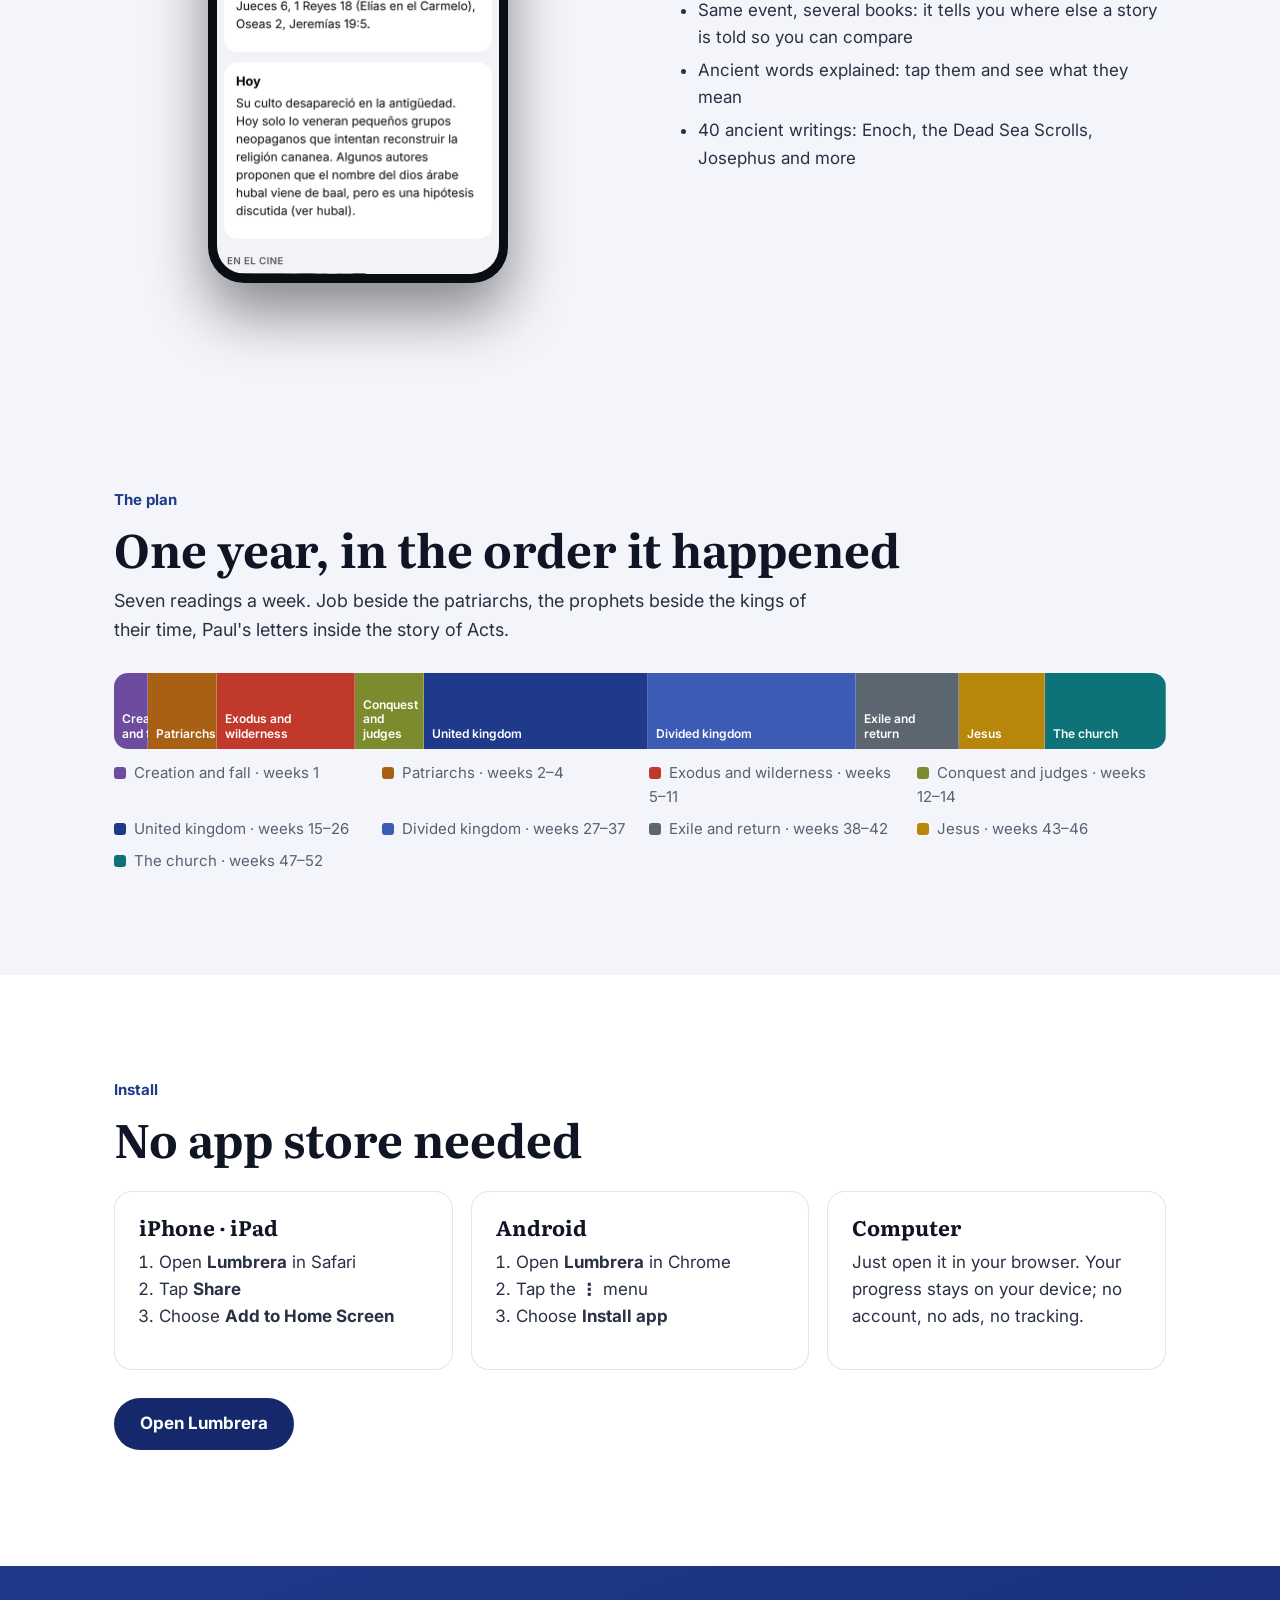
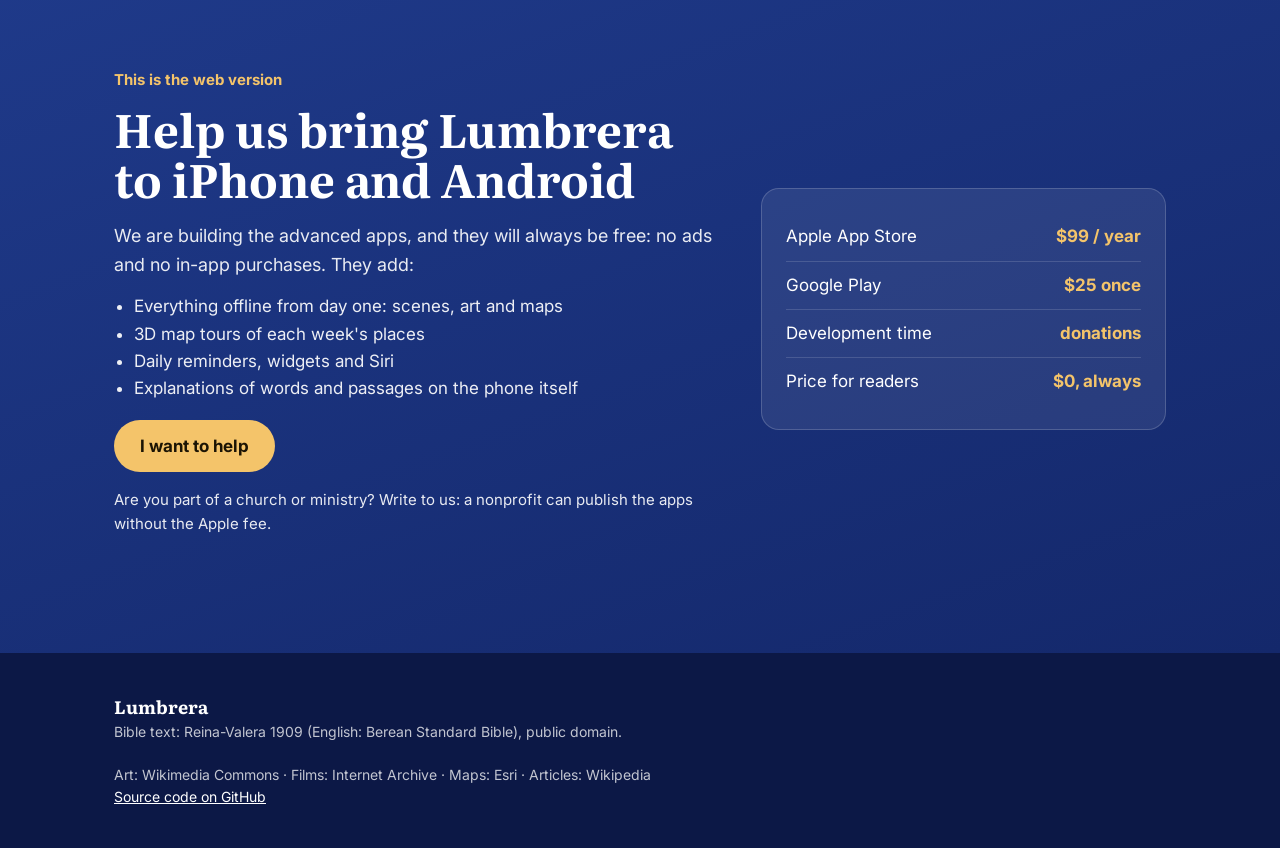
==== commit c67d04bc: "Lumbrera: nuevo nombre, página de presentación y app en /app/ Co-Authored-By: Claude Opus 5.5 <norep" ====
--- a/index.html
+++ b/index.html
@@ -2,30 +2,338 @@
 <html lang="es">
 <head>
 <meta charset="utf-8">
-<meta name="viewport" content="width=device-width, initial-scale=1, viewport-fit=cover">
-<title>Biblia — lectura cronológica</title>
-<meta name="description" content="Lee la Biblia en 52 semanas en orden cronológico, con mapas, familias, línea del tiempo, dioses falsos, arte y cine.">
-<meta name="theme-color" content="#1f3a8a" media="(prefers-color-scheme: light)">
-<meta name="theme-color" content="#000000" media="(prefers-color-scheme: dark)">
-<meta name="apple-mobile-web-app-capable" content="yes">
-<meta name="mobile-web-app-capable" content="yes">
-<meta name="apple-mobile-web-app-status-bar-style" content="default">
-<meta name="apple-mobile-web-app-title" content="Biblia">
-<link rel="apple-touch-icon" href="img/icon-180.png">
-<link rel="icon" href="img/icon-192.png">
-<link rel="manifest" href="manifest.webmanifest">
-<link rel="stylesheet" href="vendor/leaflet.css">
-<link rel="stylesheet" href="app.css">
+<meta name="viewport" content="width=device-width, initial-scale=1">
+<title>Lumbrera — la Biblia Reina-Valera 1909, con una lectura que se puede ver</title>
+<meta name="description" content="Lumbrera es la Biblia Reina-Valera 1909 íntegra, en 52 semanas y en orden cronológico, con mapas, familias, línea del tiempo, arte y cine junto al texto. Gratis.">
+<meta property="og:title" content="Lumbrera — una Biblia que se puede ver">
+<meta property="og:description" content="La Reina-Valera 1909 íntegra, con mapas, familias, línea del tiempo, arte y cine junto al texto. Gratis, sin anuncios.">
+<meta property="og:image" content="docs/banner.png">
+<meta name="theme-color" content="#14286b">
+<link rel="icon" href="app/img/icon-192.png">
+<link rel="apple-touch-icon" href="app/img/icon-180.png">
+<link rel="preconnect" href="https://fonts.googleapis.com"><link rel="preconnect" href="https://fonts.gstatic.com" crossorigin>
+<link href="https://fonts.googleapis.com/css2?family=Literata:opsz,wght@7..72,500;7..72,700&family=Inter:wght@400;500;600;700&display=swap" rel="stylesheet">
+<style>
+/*
+VOICE: reverente, cálido y claro; habla a quien lee la Biblia y aprende viendo.
+IDEA: una lámpara sobre el texto — la página clásica al centro y la luz que revela lo que la rodea.
+PICTURE: el teléfono abierto en la lectura, con mapa, árbol, arte y cine alrededor como si la luz los descubriera.
+COLOUR and TYPE: azul lapislázuli profundo y blanco; un solo acento cálido de luz de lámpara. Literata para títulos y versículos, Inter para lo demás.
+LAYOUT: portada a todo ancho; luego "la idea"; filas alternas de función + captura; las eras en una franja; instalar; apoyar.
+*/
+:root{--lapis:#14286b;--lapis2:#1f3a8a;--ink:#101525;--paper:#ffffff;--soft:#f3f5fb;--muted:#5a6072;--lamp:#f4c46a;--line:rgba(20,40,107,.12)}
+*{box-sizing:border-box;min-width:0}
+html{scroll-behavior:smooth;scroll-padding-top:70px;overflow-x:clip}
+body{margin:0;background:var(--paper);color:var(--ink);font:17px/1.6 Inter,system-ui,-apple-system,Segoe UI,sans-serif;overflow-x:clip}
+a{color:inherit}
+img{max-width:100%;display:block}
+h1,h2,h3{font-family:Literata,Georgia,serif;line-height:1.08;margin:0;text-wrap:balance}
+h2{font-size:clamp(30px,4.2vw,46px)}
+h3{font-size:24px}
+p{margin:0 0 14px}
+.wrap{max-width:1180px;margin:0 auto;padding:0 max(5vw,18px)}
+.btn{display:inline-flex;align-items:center;gap:10px;min-height:52px;padding:0 26px;border-radius:999px;font-weight:700;text-decoration:none;font-size:17px;transition:transform .15s}
+.btn:hover{transform:translateY(-1px)}
+.btn.primary{background:var(--lamp);color:#1b1404}
+.btn.ghost{border:1.5px solid rgba(255,255,255,.45);color:#fff}
+.btn.dark{background:var(--lapis);color:#fff}
+.btn:focus-visible,a:focus-visible,button:focus-visible{outline:3px solid var(--lamp);outline-offset:3px}
+/* Barra */
+nav.top{position:sticky;top:0;z-index:10;background:rgba(20,40,107,.92);backdrop-filter:blur(14px);-webkit-backdrop-filter:blur(14px);color:#fff}
+nav.top .wrap{display:flex;align-items:center;gap:18px;height:62px}
+nav.top .brand{display:flex;align-items:center;gap:10px;font-family:Literata,serif;font-weight:700;font-size:21px;text-decoration:none}
+nav.top .brand img{width:32px;height:32px;border-radius:8px}
+nav.top .links{display:flex;gap:22px;margin-left:auto;font-size:15px;font-weight:500}
+nav.top .links a{text-decoration:none;opacity:.85}
+nav.top .links a:hover{opacity:1}
+nav.top button{background:rgba(255,255,255,.14);color:#fff;border:0;border-radius:999px;padding:7px 12px;font:600 14px Inter,sans-serif;cursor:pointer;min-height:36px}
+@media(max-width:760px){nav.top .links{display:none}nav.top button{margin-left:auto}}
+/* Portada */
+.hero{position:relative;background:radial-gradient(1000px 600px at 78% 18%,rgba(244,196,106,.38),transparent 60%),linear-gradient(170deg,var(--lapis2),var(--lapis) 55%,#0c1846);color:#fff;overflow:hidden}
+.hero .wrap{display:grid;grid-template-columns:minmax(0,1.05fr) minmax(0,.95fr);gap:40px;align-items:center;padding-top:clamp(40px,7vw,90px);padding-bottom:clamp(40px,7vw,90px)}
+.edition{display:inline-block;border:1px solid rgba(255,255,255,.35);border-radius:999px;padding:6px 14px;font-size:14px;font-weight:600;color:var(--lamp);margin-bottom:22px}
+.hero h1{font-size:clamp(56px,9vw,104px);letter-spacing:-.01em}
+.hero .lead{font-family:Literata,serif;font-size:clamp(24px,3vw,34px);line-height:1.2;margin:14px 0 18px}
+.hero .lead em{font-style:normal;color:var(--lamp)}
+.hero .sub{font-size:18px;opacity:.88;max-width:34em}
+.hero .ctas{display:flex;gap:14px;flex-wrap:wrap;margin:28px 0 22px}
+.verse{font-family:Literata,serif;font-size:17px;opacity:.85;border-left:2px solid var(--lamp);padding-left:14px;max-width:30em}
+.verse small{display:block;font-family:Inter,sans-serif;font-size:13px;opacity:.75;margin-top:4px}
+.stage{position:relative;height:clamp(460px,52vw,620px)}
+.phone{position:absolute;width:clamp(200px,20vw,270px);aspect-ratio:390/844;border-radius:36px;background:#0b0d14;padding:9px;box-shadow:0 30px 60px rgba(0,0,0,.45),0 0 0 1px rgba(255,255,255,.08)}
+.phone img{width:100%;height:100%;object-fit:cover;object-position:top;border-radius:28px}
+.phone.a{left:2%;top:10%;transform:rotate(-6deg)}
+.phone.b{left:32%;top:0;z-index:2}
+.phone.c{right:0;top:12%;transform:rotate(6deg)}
+@media(max-width:860px){.hero .wrap{grid-template-columns:1fr}.stage{height:440px}.phone{width:190px}.phone.a{left:0}.phone.b{left:calc(50% - 95px)}.phone.c{right:0}}
+@media(max-width:480px){.phone{width:150px}.phone.b{left:calc(50% - 75px)}.stage{height:350px}}
+/* Números */
+.stats{background:var(--lapis);color:#fff}
+.stats .wrap{display:grid;grid-template-columns:repeat(6,minmax(0,1fr));gap:12px;padding-top:26px;padding-bottom:26px;text-align:center}
+.stats b{display:block;font-family:Literata,serif;font-size:clamp(28px,3.4vw,40px);color:var(--lamp);line-height:1}
+.stats span{font-size:14px;opacity:.85}
+@media(max-width:760px){.stats .wrap{grid-template-columns:repeat(3,minmax(0,1fr));row-gap:22px}}
+/* Idea */
+.band{padding:clamp(56px,8vw,110px) 0}
+.idea .wrap{display:grid;grid-template-columns:minmax(0,1fr) minmax(0,1fr);gap:clamp(30px,5vw,70px);align-items:center}
+.kicker{font-size:15px;font-weight:700;color:var(--lapis2);margin-bottom:12px}
+.idea p{font-size:19px;color:#2a3145}
+.page{background:#fffdf7;border:1px solid #ece4cf;border-radius:6px;padding:34px 36px;font-family:Literata,serif;font-size:19px;line-height:1.75;box-shadow:0 24px 50px rgba(20,40,107,.14);position:relative}
+.page::before{content:"";position:absolute;inset:-40px 0 auto auto;width:240px;height:240px;background:radial-gradient(circle,rgba(244,196,106,.55),transparent 65%);z-index:-1}
+.page h4{font-family:Inter,sans-serif;font-size:13px;color:var(--muted);margin:0 0 10px;font-weight:600}
+.page sup{font-family:Inter,sans-serif;font-size:12px;color:#8a8a8a;font-weight:700;margin-right:3px}
+.page .gl{text-decoration:underline dotted var(--lapis2);text-underline-offset:4px}
+.note{display:flex;gap:10px;align-items:flex-start;background:var(--soft);border-radius:12px;padding:12px 14px;font-family:Inter,sans-serif;font-size:15px;line-height:1.45;margin-top:16px}
+@media(max-width:860px){.idea .wrap{grid-template-columns:1fr}}
+/* Funciones */
+.feature .wrap{display:grid;grid-template-columns:minmax(0,1fr) minmax(0,1fr);gap:clamp(30px,6vw,90px);align-items:center}
+.feature:nth-of-type(even){background:var(--soft)}
+.feature:nth-of-type(even) .shot{order:-1}
+.feature p{font-size:18px;color:#2a3145;max-width:30em}
+.feature ul{padding-left:20px;margin:0;color:#2a3145}
+.feature li{margin:6px 0}
+.shot{display:flex;justify-content:center}
+.shot .phone{position:relative;transform:none;width:min(300px,70vw)}
+.q{font-family:Literata,serif;font-size:20px;color:var(--lapis2);margin-bottom:10px}
+@media(max-width:860px){.feature .wrap{grid-template-columns:1fr}.feature:nth-of-type(even) .shot{order:0}}
+/* Eras */
+.eras h2{margin-bottom:10px}
+.track{display:flex;height:76px;border-radius:14px;overflow:hidden;margin:28px 0 12px}
+.track div{display:flex;align-items:flex-end;padding:8px;color:#fff;font-size:12px;font-weight:600;line-height:1.2;border-right:1px solid rgba(255,255,255,.25)}
+.legend-eras{display:grid;grid-template-columns:repeat(auto-fill,minmax(210px,1fr));gap:8px 18px;font-size:15px;color:var(--muted)}
+.legend-eras i{display:inline-block;width:12px;height:12px;border-radius:3px;margin-right:8px;vertical-align:-1px}
+@media(max-width:700px){.track div{font-size:0;padding:0}}
+/* Instalar */
+.install .grid{display:grid;grid-template-columns:repeat(3,minmax(0,1fr));gap:18px;margin-top:28px}
+.card{background:#fff;border:1px solid var(--line);border-radius:18px;padding:24px}
+.card h3{font-size:21px;margin-bottom:10px}
+.card ol{margin:0;padding-left:20px;color:#2a3145}
+@media(max-width:860px){.install .grid{grid-template-columns:1fr}}
+/* Apoyar */
+.support{background:linear-gradient(160deg,var(--lapis2),var(--lapis));color:#fff}
+.support .wrap{display:grid;grid-template-columns:minmax(0,1.2fr) minmax(0,.8fr);gap:40px;align-items:center}
+.support p{opacity:.9;font-size:18px}
+.support ul{margin:8px 0 18px;padding-left:20px;opacity:.92}
+.costs{background:rgba(255,255,255,.08);border:1px solid rgba(255,255,255,.18);border-radius:18px;padding:24px}
+.costs div{display:flex;justify-content:space-between;gap:12px;padding:10px 0;border-bottom:1px solid rgba(255,255,255,.14)}
+.costs div:last-child{border:0}
+.costs b{white-space:nowrap;color:var(--lamp)}
+@media(max-width:860px){.support .wrap{grid-template-columns:1fr}}
+footer{background:#0c1846;color:rgba(255,255,255,.75);font-size:14px;padding:40px 0}
+footer .wrap{display:flex;flex-wrap:wrap;gap:20px 40px;justify-content:space-between}
+footer a{color:#fff}
+@media(prefers-reduced-motion:no-preference){.phone.b{animation:float 6s ease-in-out infinite}@keyframes float{50%{transform:translateY(-10px)}}}
+</style>
 </head>
 <body>
-<div id="app">
-  <header id="topbar"><button id="back" class="icon-btn" aria-label="Atrás" hidden>‹</button><h1 id="title">Biblia</h1><button id="langBtn" class="pill" aria-label="Idioma">EN</button></header>
-  <main id="view" tabindex="-1"></main>
-  <nav id="tabs" aria-label="Secciones"></nav>
-</div>
-<div id="sheet" class="sheet" hidden><div class="sheet-backdrop"></div><div class="sheet-panel" role="dialog" aria-modal="true"><div class="sheet-grab"></div><button class="sheet-close icon-btn" aria-label="Cerrar">✕</button><div class="sheet-body"></div></div></div>
-<div id="zoom" class="zoom" hidden><img alt=""><button class="zoom-close icon-btn" aria-label="Cerrar">✕</button><div class="zoom-cap"></div></div>
-<script src="vendor/leaflet.js" defer></script>
-<script src="app.js" defer></script>
+
+<nav class="top" aria-label="Principal">
+  <div class="wrap">
+    <a class="brand" href="#inicio"><img src="app/img/icon-192.png" alt="">Lumbrera</a>
+    <div class="links">
+      <a href="#idea" data-en="The idea">La idea</a>
+      <a href="#ver" data-en="Features">Funciones</a>
+      <a href="#instalar" data-en="Install">Instalar</a>
+      <a href="#apoyar" data-en="Support">Apoyar</a>
+      <a href="https://github.com/moy418/biblia">GitHub</a>
+    </div>
+    <button id="lang" aria-label="Change language">EN</button>
+  </div>
+</nav>
+
+<header class="hero" id="inicio">
+  <div class="wrap">
+    <div>
+      <span class="edition" data-en="Reina-Valera 1909 · complete text">Reina-Valera 1909 · texto íntegro</span>
+      <h1>Lumbrera</h1>
+      <p class="lead" data-en-html="A classic Bible.<br><em>A reading you can see.</em>">Una Biblia clásica.<br><em>Una lectura que se puede ver.</em></p>
+      <p class="sub" data-en="The whole Bible in 52 weeks, in the order events happened — with maps, family trees, a timeline, art and film right beside the text. For everyone who understands better by seeing.">La Biblia completa en 52 semanas, en el orden en que ocurrieron los hechos, con mapas, familias, línea del tiempo, arte y cine junto al texto. Para quienes entienden mejor viendo.</p>
+      <div class="ctas">
+        <a class="btn primary" href="app/" data-en="Start reading — free">Empezar a leer gratis</a>
+        <a class="btn ghost" href="#instalar" data-en="Put it on my phone">Ponerla en mi teléfono</a>
+      </div>
+      <p class="verse">Lámpara es á mis pies tu palabra, y lumbrera á mi camino.<small>Salmos 119:105 · Reina-Valera 1909</small></p>
+    </div>
+    <div class="stage" aria-hidden="true">
+      <div class="phone a"><img src="docs/screens/lector.png" alt=""></div>
+      <div class="phone b"><img src="docs/screens/hoy.png" alt=""></div>
+      <div class="phone c"><img src="docs/screens/arbol.png" alt=""></div>
+    </div>
+  </div>
+</header>
+
+<section class="stats" aria-label="En números">
+  <div class="wrap">
+    <div><b>1909</b><span data-en="classic edition">edición clásica</span></div>
+    <div><b>52</b><span data-en="weeks">semanas</span></div>
+    <div><b>73</b><span data-en="places on the map">lugares en el mapa</span></div>
+    <div><b>60</b><span data-en="classic artworks">obras de arte</span></div>
+    <div><b>24</b><span data-en="silent-film scenes">escenas de cine</span></div>
+    <div><b>$0</b><span data-en="always">siempre</span></div>
+  </div>
+</section>
+
+<section class="band idea" id="idea">
+  <div class="wrap">
+    <div>
+      <div class="kicker" data-en="The idea">La idea</div>
+      <h2 data-en="The text, untouched. The understanding, all around it.">El texto, intacto. El entendimiento, alrededor.</h2>
+      <p style="margin-top:20px" data-en="We chose the 1909 Reina-Valera: a classic Spanish edition in the public domain, read exactly as it was published, without later revisions.">Elegimos la <b>Reina-Valera de 1909</b>: una edición clásica en español, de dominio público, que se lee tal como fue publicada, sin las revisiones posteriores.</p>
+      <p data-en="What we add is everything that helps you understand it: where each thing happened, who was who, what was going on in the world, and what it looked like. Many people understand better by seeing than by reading alone. Lumbrera is made for them.">Lo que agregamos es todo lo que ayuda a entenderlo: dónde pasó cada cosa, quién era quién, qué ocurría en el mundo y cómo se veía. Muchas personas entienden mejor viendo que solo leyendo. Lumbrera está hecha para ellas.</p>
+    </div>
+    <div class="page" role="img" aria-label="Ejemplo de lectura de Mateo 9 con una palabra explicada y un aviso de evento paralelo">
+      <h4>Mateo 9 · Reina-Valera 1909</h4>
+      <sup>9</sup>Y pasando Jesús de allí, vió á un hombre que estaba sentado al banco de los públicos tributos, el cual se llamaba Mateo; y dícele: Sígueme. Y se levantó, y le siguió.
+      <div class="note">🎨 <span><b data-en="Art for this chapter">Arte de este capítulo</b><br><span data-en="The Calling of Saint Matthew — Caravaggio, 1600">La vocación de san Mateo — Caravaggio, 1600</span></span></div>
+      <div class="note">🔀 <span><b data-en="Same event">Mismo evento</b><br><span data-en="Also told in Mark 2 and Luke 5">También se cuenta en Marcos 2 y Lucas 5</span></span></div>
+    </div>
+  </div>
+</section>
+
+<div id="ver"></div>
+
+<section class="band feature">
+  <div class="wrap">
+    <div>
+      <div class="q" data-en="Where did it happen?">¿Dónde pasó?</div>
+      <h2 data-en="Every place, on a real map">Cada lugar, en un mapa real</h2>
+      <p style="margin-top:16px" data-en="A satellite map with 73 biblical places and the country where each one is today. Ur is in Iraq, Edom in Jordan, Nineveh near Mosul. Each week shows its region and its route.">Un mapa satelital con 73 lugares bíblicos y el país donde queda cada uno hoy. Ur está en Irak, Edom en Jordania, Nínive junto a Mosul. Cada semana muestra su región y su ruta.</p>
+    </div>
+    <div class="shot"><div class="phone"><img loading="lazy" src="docs/screens/atlas.png" alt="Atlas con lugares bíblicos sobre un mapa satelital"></div></div>
+  </div>
+</section>
+
+<section class="band feature">
+  <div class="wrap">
+    <div>
+      <div class="q" data-en="Who was who?">¿Quién era quién?</div>
+      <h2 data-en="A family tree you can explore">Un árbol genealógico que se recorre</h2>
+      <p style="margin-top:16px" data-en="From Adam to Jesus, with the line of the promise highlighted through Abraham and David. Move it, zoom it, open and close branches, and tap anyone to see who they were and where they appear.">De Adán a Jesús, con la línea de la promesa resaltada por Abraham y David. Muévelo, amplíalo, abre y cierra ramas, y toca a cualquiera para ver quién era y en qué semanas aparece.</p>
+    </div>
+    <div class="shot"><div class="phone"><img loading="lazy" src="docs/screens/arbol.png" alt="Árbol genealógico"></div></div>
+  </div>
+</section>
+
+<section class="band feature">
+  <div class="wrap">
+    <div>
+      <div class="q" data-en="When did it happen?">¿Cuándo pasó?</div>
+      <h2 data-en="Kings, prophets and empires on one timeline">Reyes, profetas e imperios en una línea</h2>
+      <p style="margin-top:16px" data-en="Slide through the centuries and see, year by year, who ruled Israel and Judah, which prophet was speaking, and which empire dominated — and whether each king was faithful or not, according to Kings.">Desliza por los siglos y ve, año por año, quién gobernaba Israel y Judá, qué profeta hablaba y qué imperio dominaba, y si cada rey fue fiel o no, según el libro de Reyes.</p>
+    </div>
+    <div class="shot"><div class="phone"><img loading="lazy" src="docs/screens/tiempo.png" alt="Línea del tiempo"></div></div>
+  </div>
+</section>
+
+<section class="band feature">
+  <div class="wrap">
+    <div>
+      <div class="q" data-en="What did it look like?">¿Cómo se veía?</div>
+      <h2 data-en="60 masterpieces, beside their passage">60 obras maestras, junto a su pasaje</h2>
+      <p style="margin-top:16px" data-en="Leonardo's Last Supper, Michelangelo's Creation of Adam, Caravaggio, Rembrandt, Rubens. Each painting opens full screen with zoom, and takes you to the passage it illustrates.">La última cena de Leonardo, La creación de Adán de Miguel Ángel, Caravaggio, Rembrandt, Rubens. Cada obra se abre en grande, con zoom, y te lleva al pasaje que ilustra.</p>
+    </div>
+    <div class="shot"><div class="phone"><img loading="lazy" src="docs/screens/arte.png" alt="Visor de arte"></div></div>
+  </div>
+</section>
+
+<section class="band feature">
+  <div class="wrap">
+    <div>
+      <div class="q" data-en="And in motion?">¿Y en movimiento?</div>
+      <h2 data-en="Silent-film classics, scene by scene">Clásicos del cine mudo, escena por escena</h2>
+      <p style="margin-top:16px" data-en="Scenes from Cabiria (1914), The Ten Commandments (1923) and The King of Kings (1927), cut to the exact moment of each passage. All public domain, with a note on what the film adds to the text.">Escenas de <i>Cabiria</i> (1914), <i>Los Diez Mandamientos</i> (1923) y <i>El Rey de reyes</i> (1927), recortadas en el momento exacto de cada pasaje. Todas de dominio público, con una nota sobre lo que la película añade al texto.</p>
+    </div>
+    <div class="shot"><div class="phone"><img loading="lazy" src="docs/screens/cine.png" alt="Escena de cine mudo"></div></div>
+  </div>
+</section>
+
+<section class="band feature">
+  <div class="wrap">
+    <div>
+      <div class="q" data-en="Who did they worship?">¿A quién adoraban?</div>
+      <h2 data-en="The false gods of the neighbors">Los dioses falsos de los pueblos vecinos</h2>
+      <p style="margin-top:16px" data-en="baal, moloc, asera, quemós, dagón, marduk and more: what they were, where they were worshiped, what the Bible says about them, and what remains of them today.">baal, moloc, asera, quemós, dagón, marduk y más: qué eran, dónde se adoraban, qué dice la Biblia de ellos y qué queda hoy.</p>
+      <ul>
+        <li data-en="Same event, several books: it tells you where else a story is told so you can compare">Mismo evento, varios libros: te avisa dónde más se cuenta un hecho para comparar</li>
+        <li data-en="Ancient words explained: tap them and see what they mean">Palabras antiguas explicadas: tócalas y ve qué significan</li>
+        <li data-en="40 ancient writings: Enoch, the Dead Sea Scrolls, Josephus and more">40 escritos antiguos: Enoc, los Rollos del Mar Muerto, Josefo y más</li>
+      </ul>
+    </div>
+    <div class="shot"><div class="phone"><img loading="lazy" src="docs/screens/dioses.png" alt="Ficha de un dios falso"></div></div>
+  </div>
+</section>
+
+<section class="band eras" style="background:var(--soft)">
+  <div class="wrap">
+    <div class="kicker" data-en="The plan">El plan</div>
+    <h2 data-en="One year, in the order it happened">Un año, en el orden en que pasó</h2>
+    <p style="margin-top:14px;color:#2a3145;font-size:18px;max-width:40em" data-en="Seven readings a week. Job beside the patriarchs, the prophets beside the kings of their time, Paul's letters inside the story of Acts.">Siete lecturas por semana. Job junto a los patriarcas, los profetas junto a los reyes de su tiempo, las cartas de Pablo dentro de la historia de Hechos.</p>
+    <div class="track" id="track"></div>
+    <div class="legend-eras" id="legend"></div>
+  </div>
+</section>
+
+<section class="band install" id="instalar">
+  <div class="wrap">
+    <div class="kicker" data-en="Install">Instalar</div>
+    <h2 data-en="No app store needed">No necesitas tienda de apps</h2>
+    <div class="grid">
+      <div class="card"><h3>iPhone · iPad</h3><ol><li data-en-html="Open <b>Lumbrera</b> in Safari">Abre <b>Lumbrera</b> en Safari</li><li data-en-html="Tap <b>Share</b>">Toca <b>Compartir</b></li><li data-en-html="Choose <b>Add to Home Screen</b>">Elige <b>Agregar a pantalla de inicio</b></li></ol></div>
+      <div class="card"><h3>Android</h3><ol><li data-en-html="Open <b>Lumbrera</b> in Chrome">Abre <b>Lumbrera</b> en Chrome</li><li data-en-html="Tap the <b>⋮</b> menu">Toca el menú <b>⋮</b></li><li data-en-html="Choose <b>Install app</b>">Elige <b>Instalar app</b></li></ol></div>
+      <div class="card"><h3 data-en="Computer">Computadora</h3><p style="color:#2a3145" data-en="Just open it in your browser. Your progress stays on your device; no account, no ads, no tracking.">Solo ábrela en tu navegador. Tu progreso se guarda en tu dispositivo: sin cuenta, sin anuncios y sin rastreo.</p></div>
+    </div>
+    <p style="margin-top:28px"><a class="btn dark" href="app/" data-en="Open Lumbrera">Abrir Lumbrera</a></p>
+  </div>
+</section>
+
+<section class="band support" id="apoyar">
+  <div class="wrap">
+    <div>
+      <div class="kicker" style="color:var(--lamp)" data-en="This is the web version">Esta es la versión web</div>
+      <h2 data-en="Help us bring Lumbrera to iPhone and Android">Ayúdanos a llevar Lumbrera a iPhone y Android</h2>
+      <p style="margin-top:18px" data-en="We are building the advanced apps, and they will always be free: no ads and no in-app purchases. They add:">Estamos construyendo las apps avanzadas, y serán <b>siempre gratuitas</b>: sin anuncios y sin compras dentro de la app. Añaden:</p>
+      <ul>
+        <li data-en="Everything offline from day one: scenes, art and maps">Todo sin internet desde el primer día: escenas, arte y mapas</li>
+        <li data-en="3D map tours of each week's places">Recorridos en 3D por los lugares de cada semana</li>
+        <li data-en="Daily reminders, widgets and Siri">Recordatorios diarios, widgets y Siri</li>
+        <li data-en="Explanations of words and passages on the phone itself">Explicaciones de palabras y pasajes en el propio teléfono</li>
+      </ul>
+      <a class="btn primary" href="https://github.com/moy418/biblia/issues/new?title=Quiero%20apoyar%20a%20Lumbrera" data-en="I want to help">Quiero apoyar</a>
+      <p style="margin-top:16px;font-size:15px" data-en="Are you part of a church or ministry? Write to us: a nonprofit can publish the apps without the Apple fee.">¿Eres parte de una iglesia o ministerio? Escríbenos: una organización sin fines de lucro puede publicar las apps sin pagar la cuota de Apple.</p>
+    </div>
+    <div class="costs" aria-label="Costos">
+      <div><span data-en="Apple App Store">App Store de Apple</span><b data-en="$99 / year">$99 al año</b></div>
+      <div><span>Google Play</span><b data-en="$25 once">$25 una vez</b></div>
+      <div><span data-en="Development time">Tiempo de desarrollo</span><b data-en="donations">donaciones</b></div>
+      <div><span data-en="Price for readers">Precio para quien lee</span><b data-en="$0, always">$0, siempre</b></div>
+    </div>
+  </div>
+</section>
+
+<footer>
+  <div class="wrap">
+    <div><b style="color:#fff;font-family:Literata,serif;font-size:18px">Lumbrera</b><br><span data-en="Bible text: Reina-Valera 1909 (English: Berean Standard Bible), public domain.">Texto bíblico: Reina-Valera 1909 (inglés: Berean Standard Bible), dominio público.</span></div>
+    <div><span data-en="Art: Wikimedia Commons · Films: Internet Archive · Maps: Esri · Articles: Wikipedia">Arte: Wikimedia Commons · Películas: Internet Archive · Mapas: Esri · Artículos: Wikipedia</span><br><a href="https://github.com/moy418/biblia" data-en="Source code on GitHub">Código en GitHub</a></div>
+  </div>
+</footer>
+
+<script>
+{
+  const eras=[["Creación y caída","Creation and fall",1,1,"#6d4c9f"],["Patriarcas","Patriarchs",2,4,"#a86114"],["Éxodo y desierto","Exodus and wilderness",5,11,"#c0392b"],["Conquista y jueces","Conquest and judges",12,14,"#7d8b2f"],["Reino unido","United kingdom",15,26,"#1f3a8a"],["Reino dividido","Divided kingdom",27,37,"#3b5bb5"],["Exilio y regreso","Exile and return",38,42,"#5c6670"],["Jesús","Jesus",43,46,"#b8860b"],["La iglesia","The church",47,52,"#0d7379"]];
+  let en=false;try{en=localStorage.getItem('lumbrera.landing')==='en'||(!localStorage.getItem('lumbrera.landing')&&!navigator.language.toLowerCase().startsWith('es'))}catch(e){}
+  const draw=()=>{
+    document.getElementById('track').innerHTML=eras.map(e=>`<div style="flex:${e[3]-e[2]+1};background:${e[4]}" title="${en?e[1]:e[0]}">${en?e[1]:e[0]}</div>`).join('');
+    document.getElementById('legend').innerHTML=eras.map(e=>`<div><i style="background:${e[4]}"></i>${en?e[1]:e[0]} · ${en?'weeks':'semanas'} ${e[2]}${e[3]>e[2]?'–'+e[3]:''}</div>`).join('');
+  };
+  const els=[...document.querySelectorAll('[data-en],[data-en-html]')];
+  els.forEach(el=>{el.dataset.es=el.innerHTML});
+  const apply=()=>{
+    els.forEach(el=>{el.innerHTML=en?(el.dataset.enHtml||el.dataset.en.replace(/&/g,'&amp;').replace(/</g,'&lt;')):el.dataset.es});
+    document.documentElement.lang=en?'en':'es';document.getElementById('lang').textContent=en?'ES':'EN';draw();
+  };
+  document.getElementById('lang').onclick=()=>{en=!en;try{localStorage.setItem('lumbrera.landing',en?'en':'es')}catch(e){};apply()};
+  apply();
+}
+</script>
 </body>
 </html>
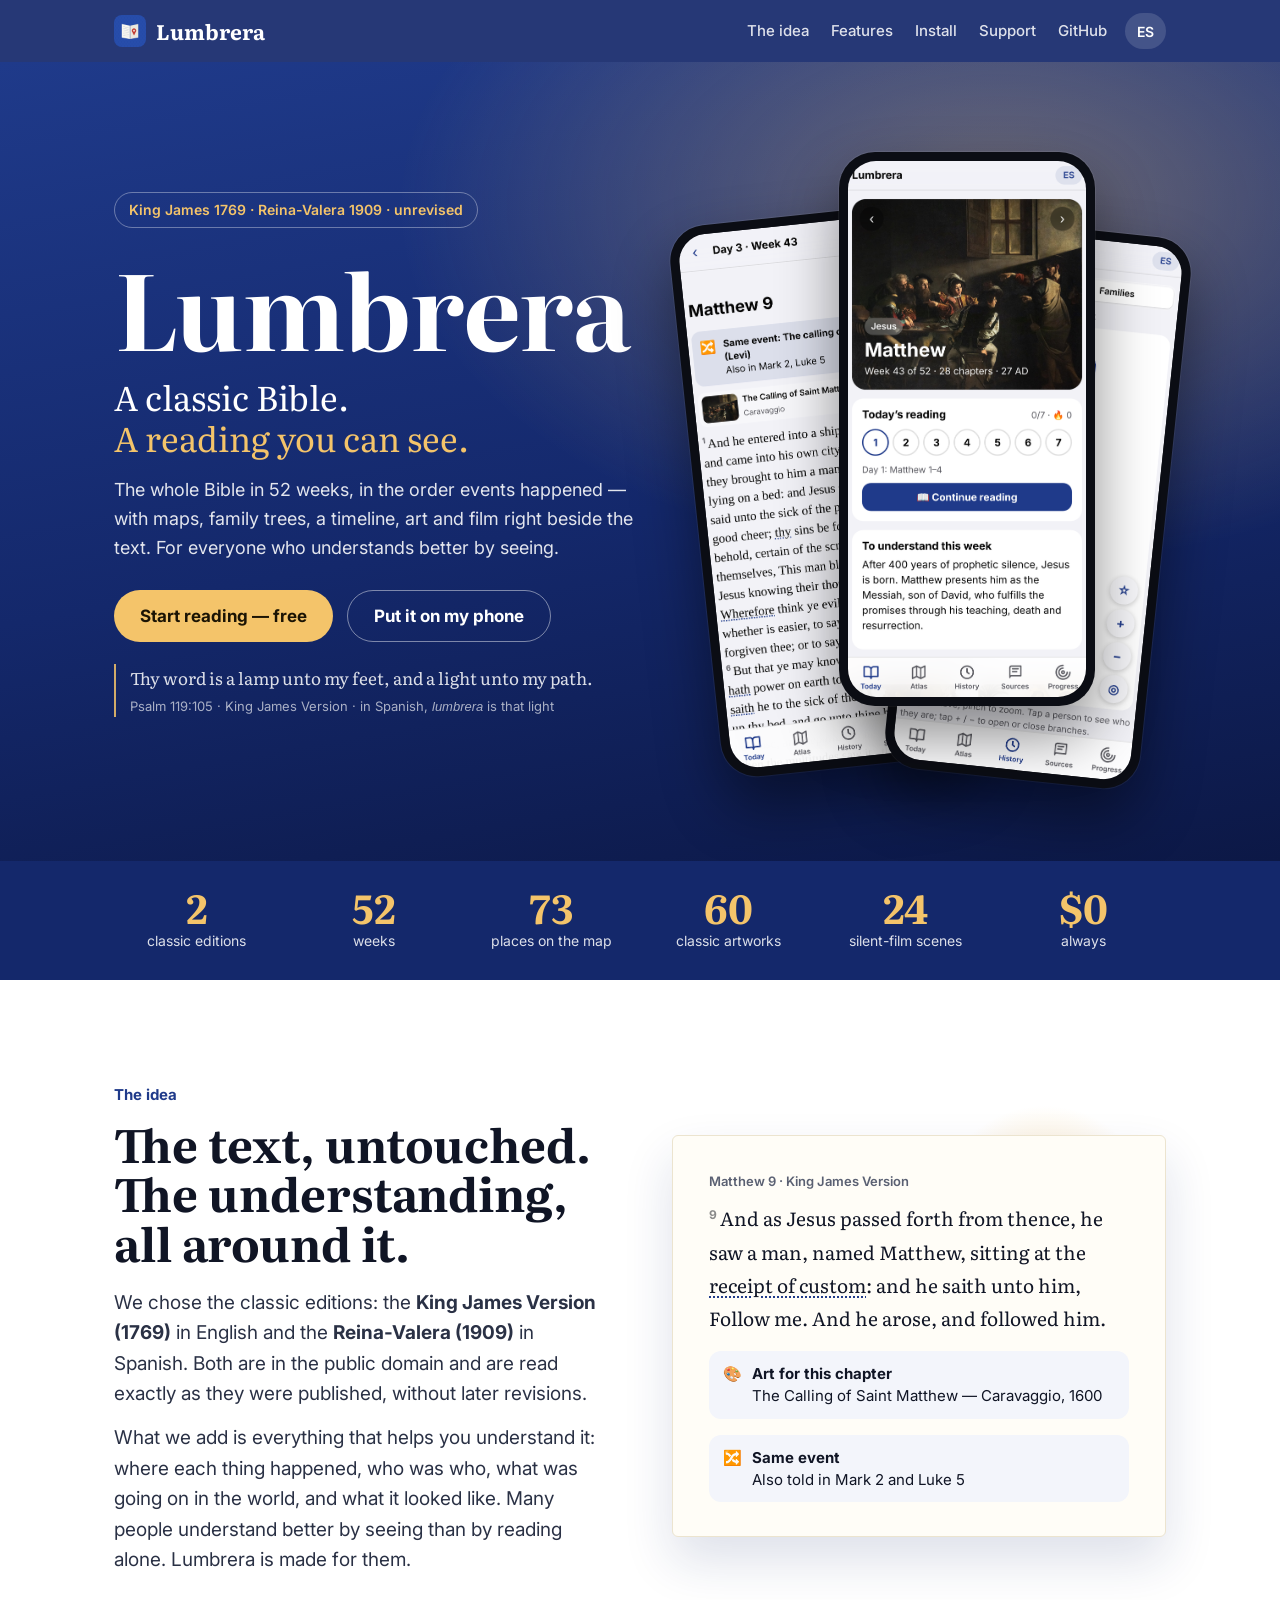
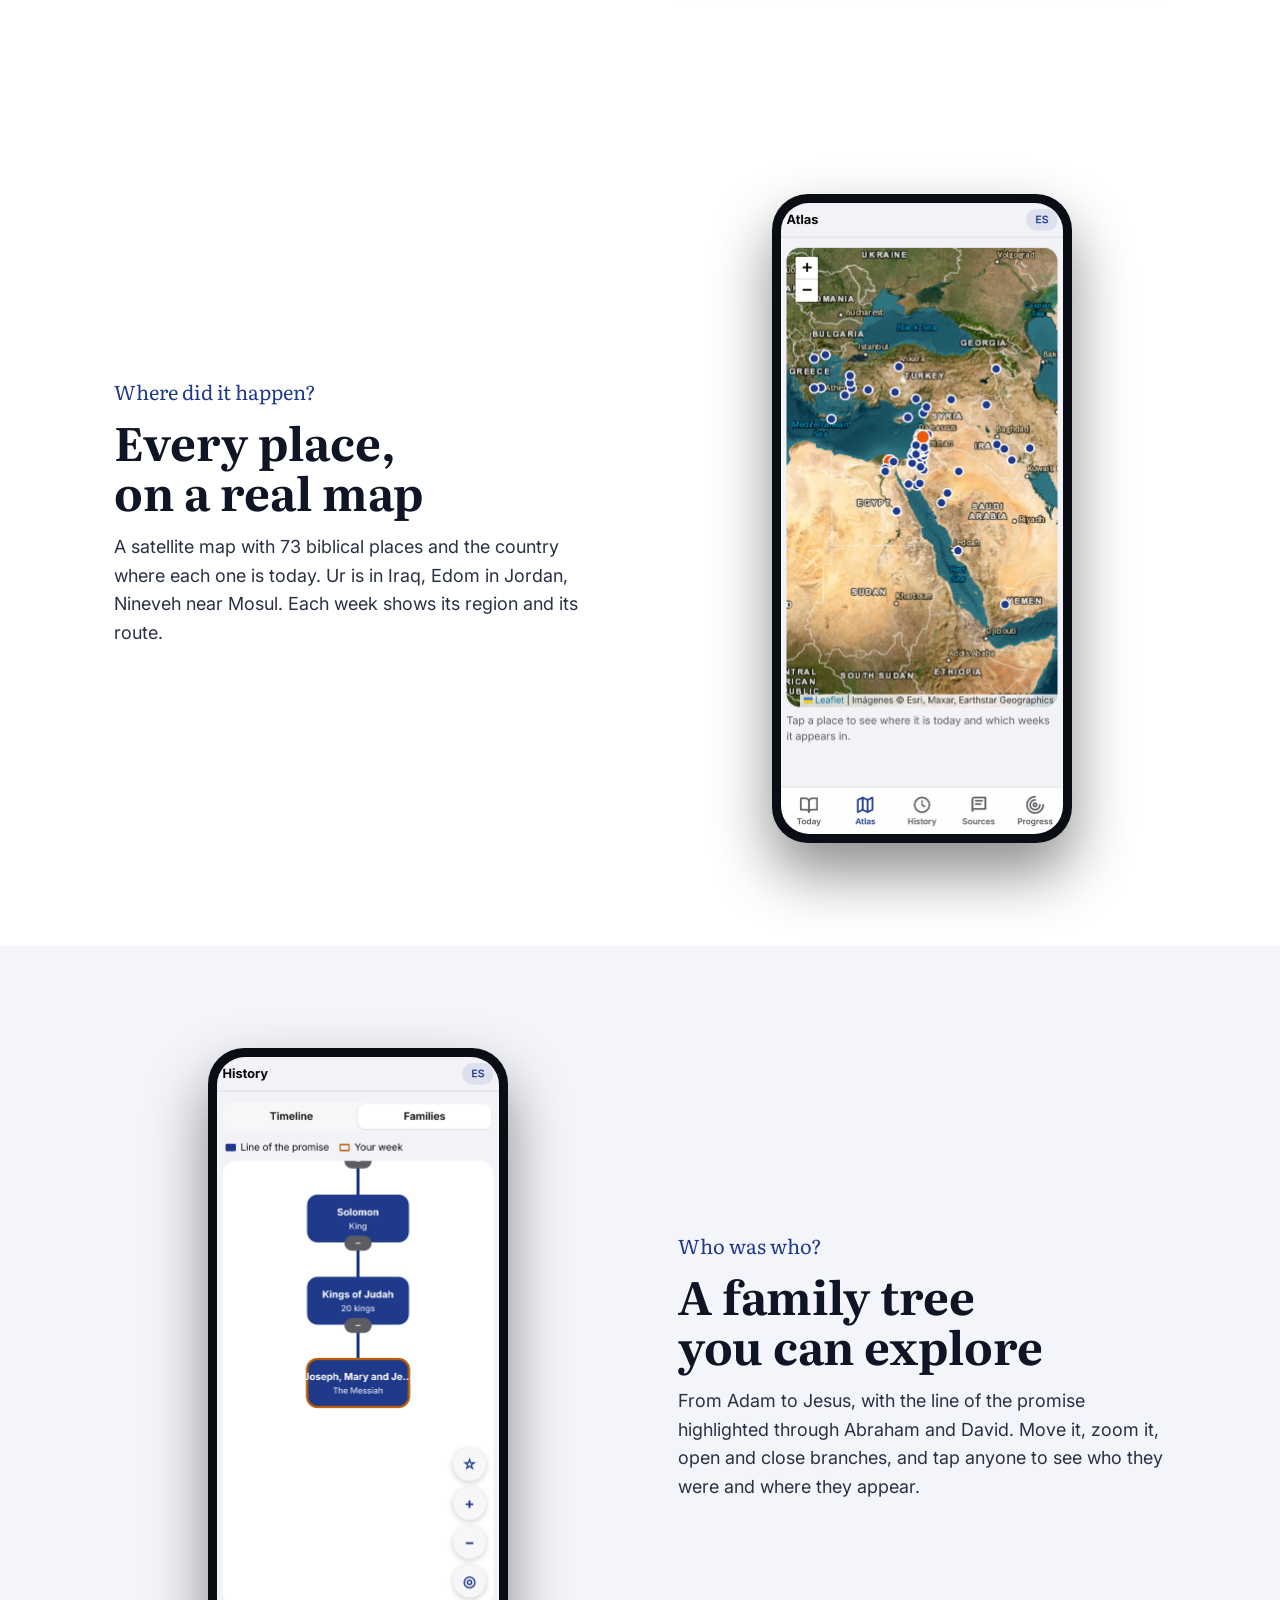
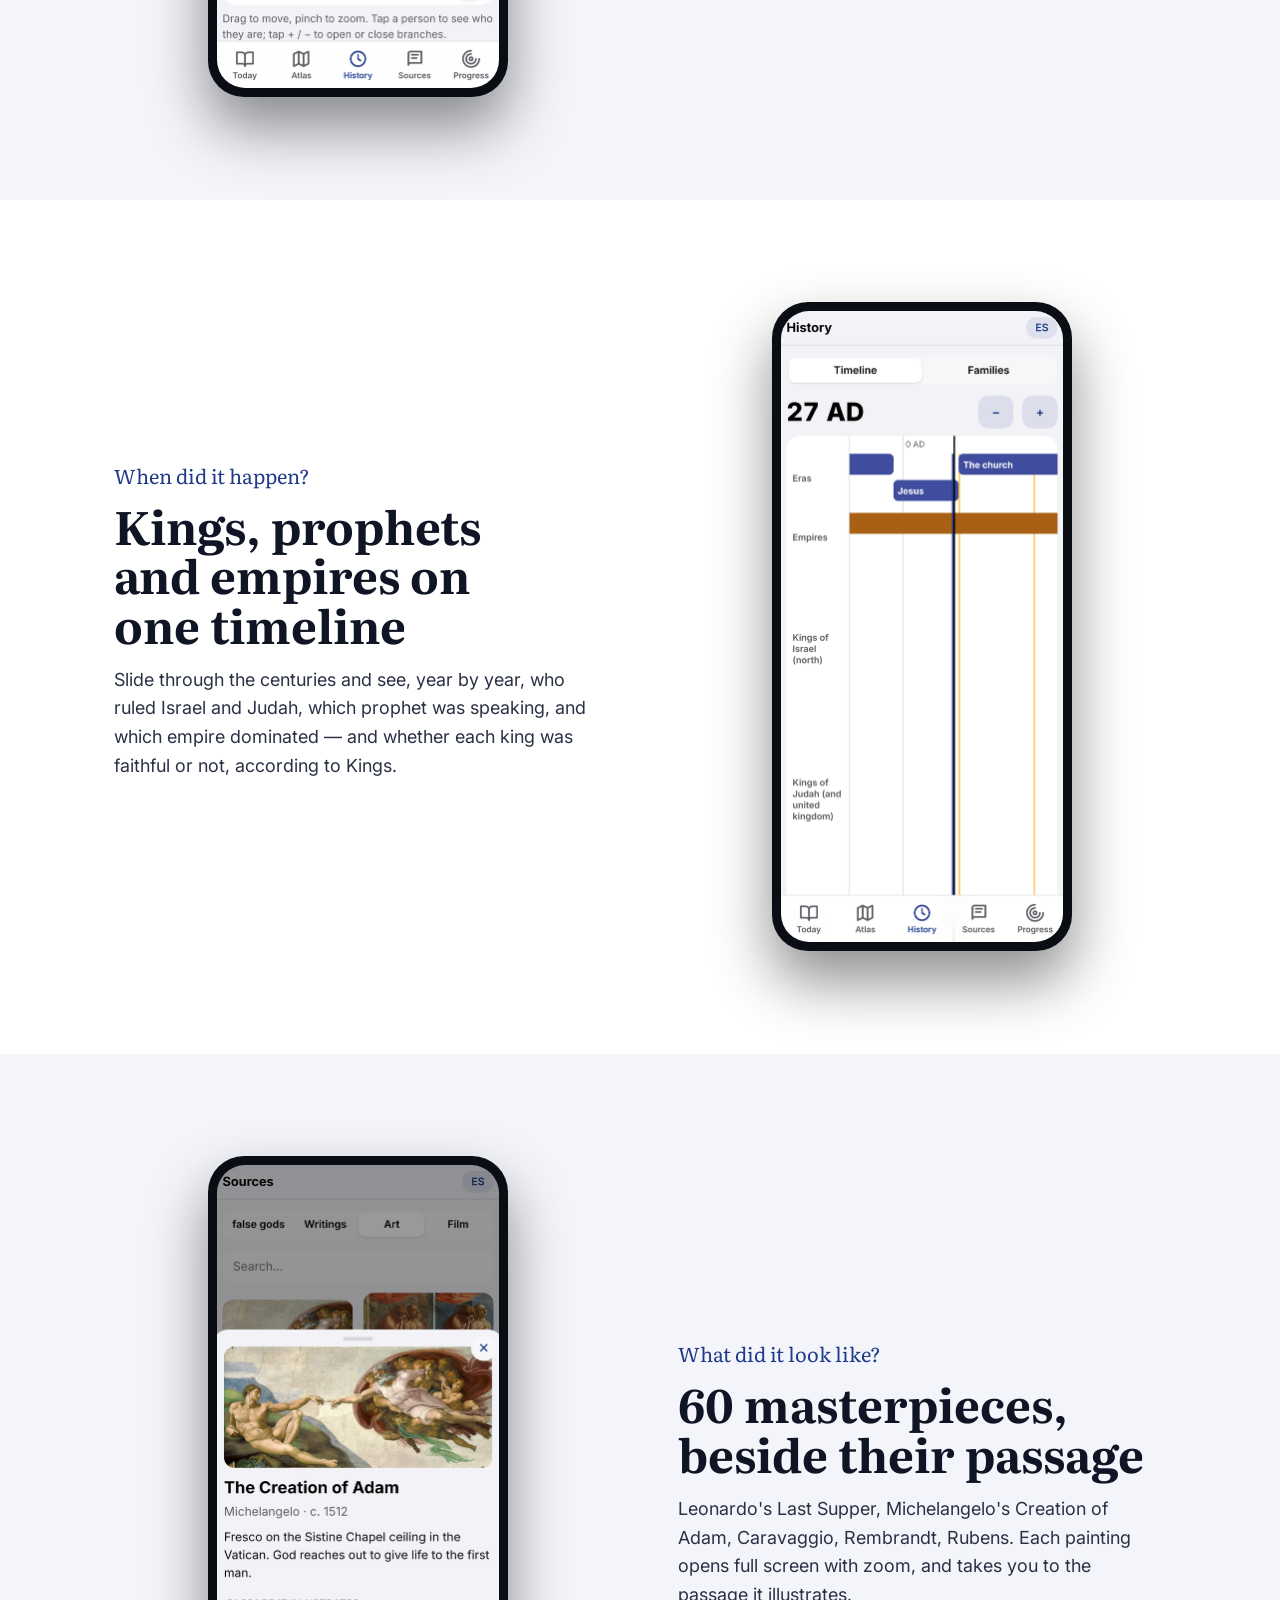
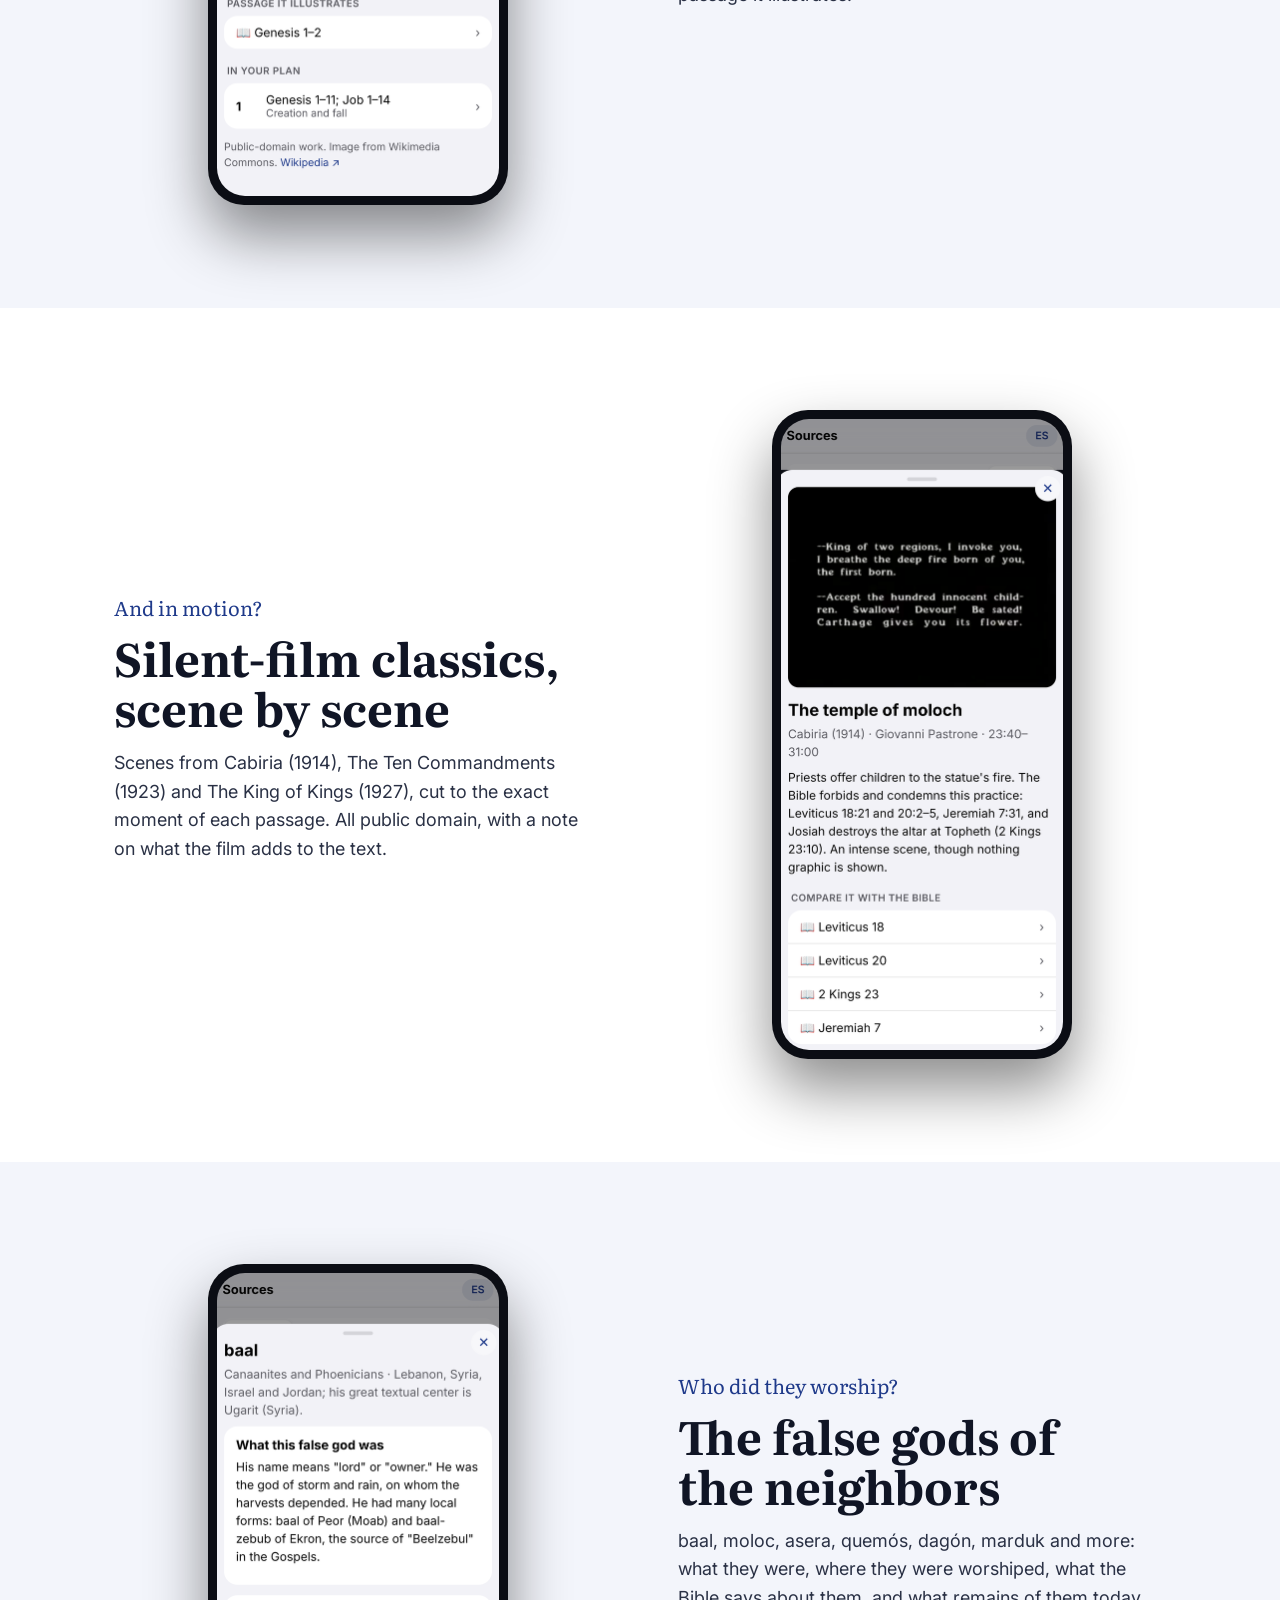
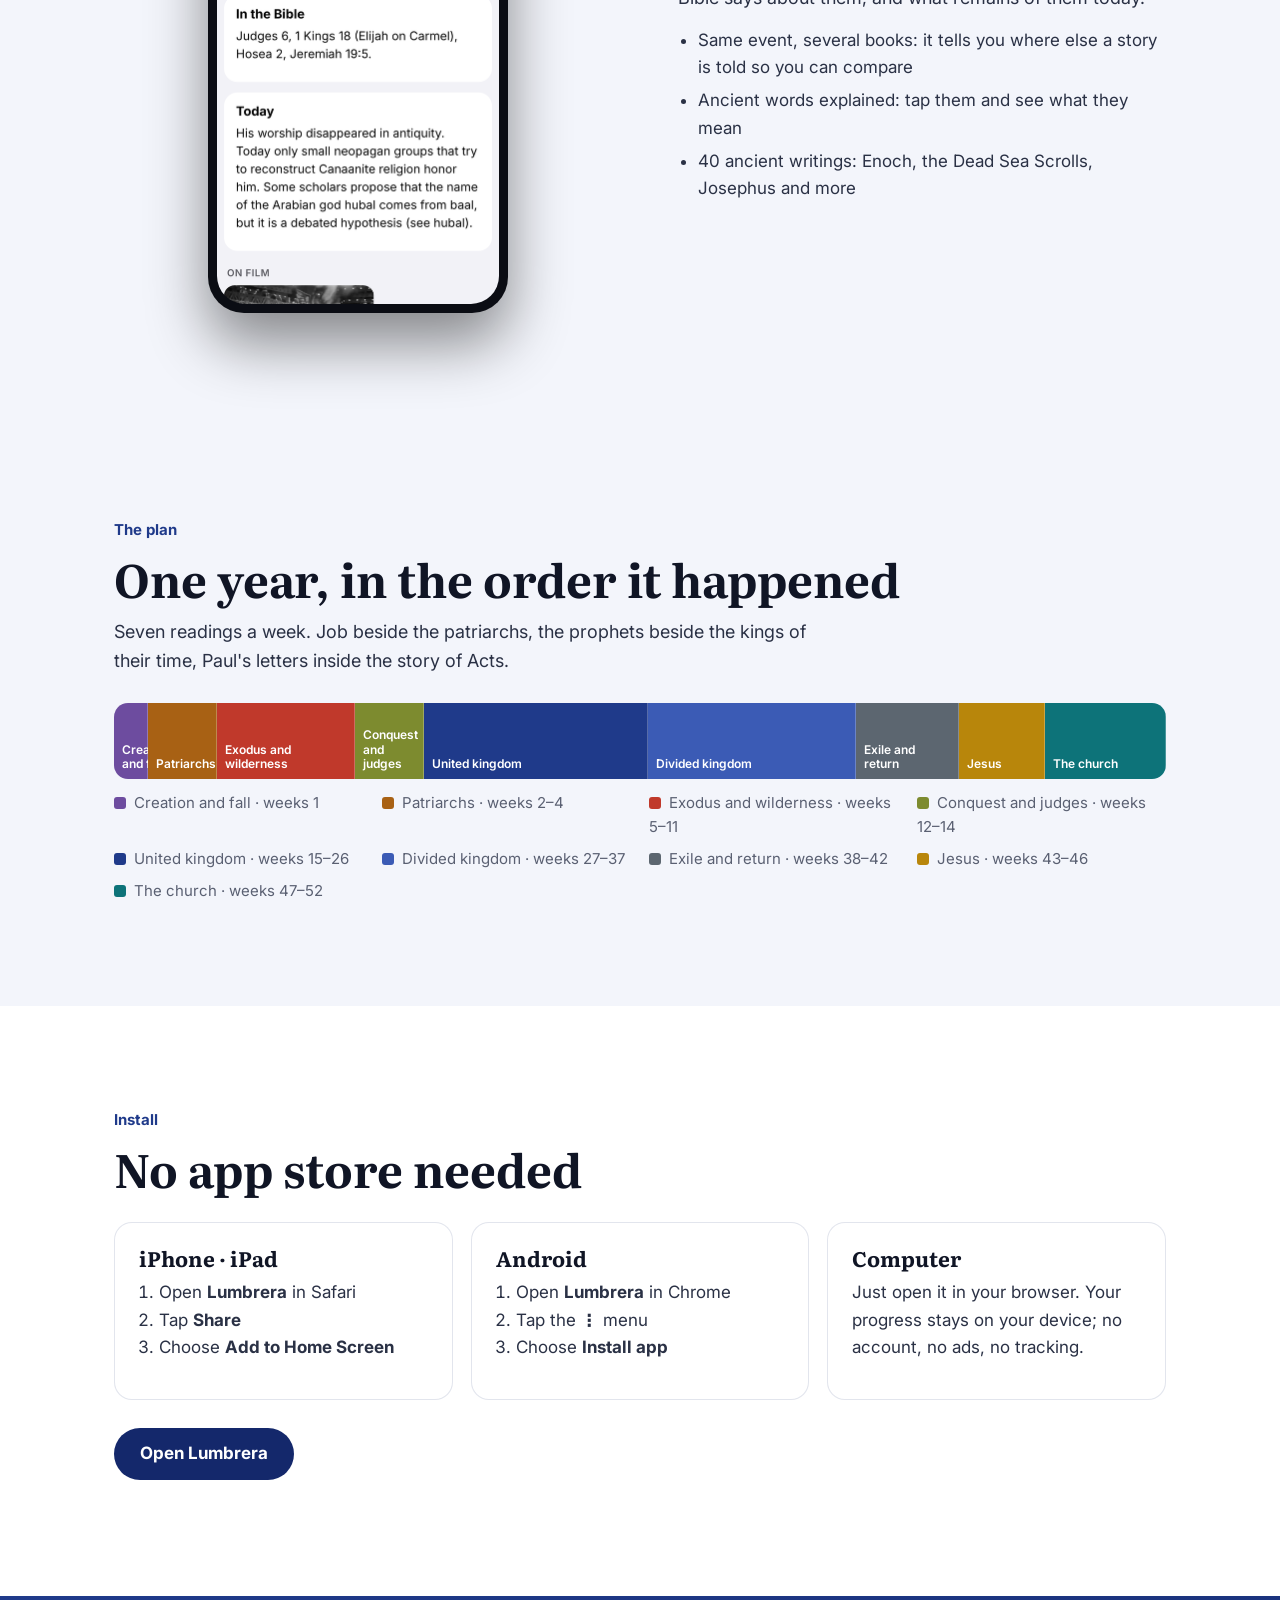
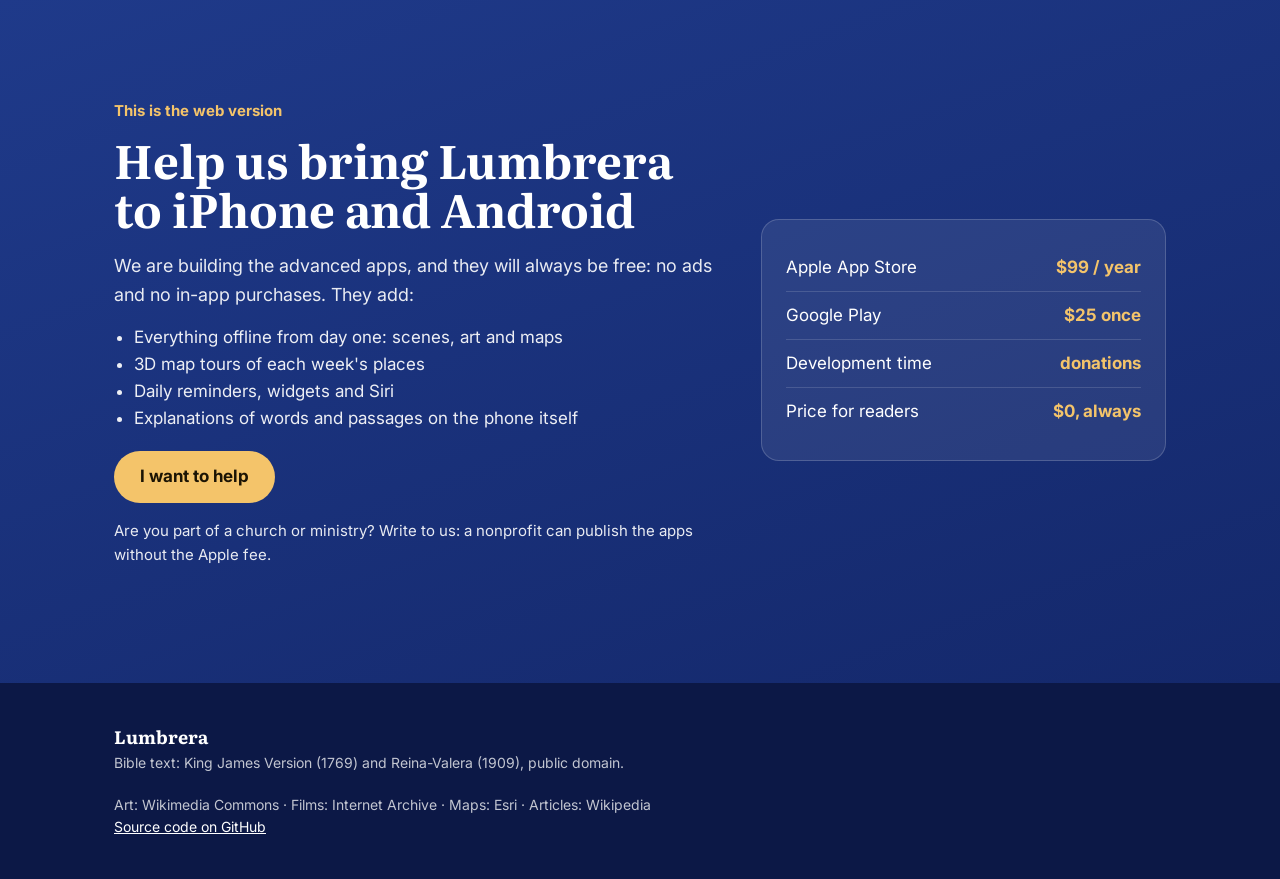
==== commit c44d3059: "English first: landing, README (English + README.es.md), banners and screenshots in both languages C" ====
--- a/index.html
+++ b/index.html
@@ -1,13 +1,13 @@
 <!DOCTYPE html>
-<html lang="es">
+<html lang="en">
 <head>
 <meta charset="utf-8">
 <meta name="viewport" content="width=device-width, initial-scale=1">
-<title>Lumbrera — la Biblia Reina-Valera 1909, con una lectura que se puede ver</title>
-<meta name="description" content="Lumbrera es la Biblia Reina-Valera 1909 íntegra, en 52 semanas y en orden cronológico, con mapas, familias, línea del tiempo, arte y cine junto al texto. Gratis.">
-<meta property="og:title" content="Lumbrera — una Biblia que se puede ver">
-<meta property="og:description" content="La Reina-Valera 1909 íntegra, con mapas, familias, línea del tiempo, arte y cine junto al texto. Gratis, sin anuncios.">
-<meta property="og:image" content="docs/banner.png">
+<title>Lumbrera — a classic Bible, a reading you can see</title>
+<meta name="description" content="Lumbrera is the complete King James Bible (1769) and Spanish Reina-Valera (1909), read in 52 weeks in chronological order, with maps, family trees, a timeline, art and film beside the text. Free.">
+<meta property="og:title" content="Lumbrera — a Bible you can see">
+<meta property="og:description" content="The classic King James and Reina-Valera texts, unrevised, with maps, family trees, a timeline, art and film beside the text. Free, no ads.">
+<meta property="og:image" content="https://biblia-7s8.pages.dev/docs/banner.png">
 <meta name="theme-color" content="#14286b">
 <link rel="icon" href="app/img/icon-192.png">
 <link rel="apple-touch-icon" href="app/img/icon-180.png">
@@ -137,14 +137,14 @@
       <a href="#apoyar" data-en="Support">Apoyar</a>
       <a href="https://github.com/moy418/biblia">GitHub</a>
     </div>
-    <button id="lang" aria-label="Change language">EN</button>
+    <button id="lang" aria-label="Cambiar idioma / Change language">ES</button>
   </div>
 </nav>
 
 <header class="hero" id="inicio">
   <div class="wrap">
     <div>
-      <span class="edition" data-en="Reina-Valera 1909 · complete text">Reina-Valera 1909 · texto íntegro</span>
+      <span class="edition" data-en="King James 1769 · Reina-Valera 1909 · unrevised">Reina-Valera 1909 · King James 1769 · texto íntegro</span>
       <h1>Lumbrera</h1>
       <p class="lead" data-en-html="A classic Bible.<br><em>A reading you can see.</em>">Una Biblia clásica.<br><em>Una lectura que se puede ver.</em></p>
       <p class="sub" data-en="The whole Bible in 52 weeks, in the order events happened — with maps, family trees, a timeline, art and film right beside the text. For everyone who understands better by seeing.">La Biblia completa en 52 semanas, en el orden en que ocurrieron los hechos, con mapas, familias, línea del tiempo, arte y cine junto al texto. Para quienes entienden mejor viendo.</p>
@@ -152,19 +152,19 @@
         <a class="btn primary" href="app/" data-en="Start reading — free">Empezar a leer gratis</a>
         <a class="btn ghost" href="#instalar" data-en="Put it on my phone">Ponerla en mi teléfono</a>
       </div>
-      <p class="verse">Lámpara es á mis pies tu palabra, y lumbrera á mi camino.<small>Salmos 119:105 · Reina-Valera 1909</small></p>
+      <p class="verse" data-en-html="Thy word is a lamp unto my feet, and a light unto my path.<small>Psalm 119:105 · King James Version · in Spanish, <i>lumbrera</i> is that light</small>">Lámpara es á mis pies tu palabra, y lumbrera á mi camino.<small>Salmos 119:105 · Reina-Valera 1909</small></p>
     </div>
     <div class="stage" aria-hidden="true">
-      <div class="phone a"><img src="docs/screens/lector.png" alt=""></div>
-      <div class="phone b"><img src="docs/screens/hoy.png" alt=""></div>
-      <div class="phone c"><img src="docs/screens/arbol.png" alt=""></div>
+      <div class="phone a"><img src="docs/screens/en/lector.png" data-shot="lector" alt=""></div>
+      <div class="phone b"><img src="docs/screens/en/hoy.png" data-shot="hoy" alt=""></div>
+      <div class="phone c"><img src="docs/screens/en/arbol.png" data-shot="arbol" alt=""></div>
     </div>
   </div>
 </header>
 
 <section class="stats" aria-label="En números">
   <div class="wrap">
-    <div><b>1909</b><span data-en="classic edition">edición clásica</span></div>
+    <div data-en-html="<b>2</b><span>classic editions</span>"><b>2</b><span>ediciones clásicas</span></div>
     <div><b>52</b><span data-en="weeks">semanas</span></div>
     <div><b>73</b><span data-en="places on the map">lugares en el mapa</span></div>
     <div><b>60</b><span data-en="classic artworks">obras de arte</span></div>
@@ -178,12 +178,11 @@
     <div>
       <div class="kicker" data-en="The idea">La idea</div>
       <h2 data-en="The text, untouched. The understanding, all around it.">El texto, intacto. El entendimiento, alrededor.</h2>
-      <p style="margin-top:20px" data-en="We chose the 1909 Reina-Valera: a classic Spanish edition in the public domain, read exactly as it was published, without later revisions.">Elegimos la <b>Reina-Valera de 1909</b>: una edición clásica en español, de dominio público, que se lee tal como fue publicada, sin las revisiones posteriores.</p>
+      <p style="margin-top:20px" data-en-html="We chose the classic editions: the <b>King James Version (1769)</b> in English and the <b>Reina-Valera (1909)</b> in Spanish. Both are in the public domain and are read exactly as they were published, without later revisions.">Elegimos las ediciones clásicas: la <b>Reina-Valera de 1909</b> en español y la <b>King James de 1769</b> en inglés. Las dos son de dominio público y se leen tal como fueron publicadas, sin revisiones posteriores.</p>
       <p data-en="What we add is everything that helps you understand it: where each thing happened, who was who, what was going on in the world, and what it looked like. Many people understand better by seeing than by reading alone. Lumbrera is made for them.">Lo que agregamos es todo lo que ayuda a entenderlo: dónde pasó cada cosa, quién era quién, qué ocurría en el mundo y cómo se veía. Muchas personas entienden mejor viendo que solo leyendo. Lumbrera está hecha para ellas.</p>
     </div>
-    <div class="page" role="img" aria-label="Ejemplo de lectura de Mateo 9 con una palabra explicada y un aviso de evento paralelo">
-      <h4>Mateo 9 · Reina-Valera 1909</h4>
-      <sup>9</sup>Y pasando Jesús de allí, vió á un hombre que estaba sentado al banco de los públicos tributos, el cual se llamaba Mateo; y dícele: Sígueme. Y se levantó, y le siguió.
+    <div class="page" role="img" aria-label="Example reading of Matthew 9 with an explained word and a parallel-event note">
+      <div data-en-html="<h4>Matthew 9 · King James Version</h4><sup>9</sup>And as Jesus passed forth from thence, he saw a man, named Matthew, sitting at the <span class=gl>receipt of custom</span>: and he saith unto him, Follow me. And he arose, and followed him."><h4>Mateo 9 · Reina-Valera 1909</h4><sup>9</sup>Y pasando Jesús de allí, vió á un hombre que estaba sentado al banco de los públicos tributos, el cual se llamaba Mateo; y dícele: Sígueme. Y se levantó, y le siguió.</div>
       <div class="note">🎨 <span><b data-en="Art for this chapter">Arte de este capítulo</b><br><span data-en="The Calling of Saint Matthew — Caravaggio, 1600">La vocación de san Mateo — Caravaggio, 1600</span></span></div>
       <div class="note">🔀 <span><b data-en="Same event">Mismo evento</b><br><span data-en="Also told in Mark 2 and Luke 5">También se cuenta en Marcos 2 y Lucas 5</span></span></div>
     </div>
@@ -199,7 +198,7 @@
       <h2 data-en="Every place, on a real map">Cada lugar, en un mapa real</h2>
       <p style="margin-top:16px" data-en="A satellite map with 73 biblical places and the country where each one is today. Ur is in Iraq, Edom in Jordan, Nineveh near Mosul. Each week shows its region and its route.">Un mapa satelital con 73 lugares bíblicos y el país donde queda cada uno hoy. Ur está en Irak, Edom en Jordania, Nínive junto a Mosul. Cada semana muestra su región y su ruta.</p>
     </div>
-    <div class="shot"><div class="phone"><img loading="lazy" src="docs/screens/atlas.png" alt="Atlas con lugares bíblicos sobre un mapa satelital"></div></div>
+    <div class="shot"><div class="phone"><img loading="lazy" src="docs/screens/en/atlas.png" data-shot="atlas" alt="Atlas con lugares bíblicos sobre un mapa satelital"></div></div>
   </div>
 </section>
 
@@ -210,7 +209,7 @@
       <h2 data-en="A family tree you can explore">Un árbol genealógico que se recorre</h2>
       <p style="margin-top:16px" data-en="From Adam to Jesus, with the line of the promise highlighted through Abraham and David. Move it, zoom it, open and close branches, and tap anyone to see who they were and where they appear.">De Adán a Jesús, con la línea de la promesa resaltada por Abraham y David. Muévelo, amplíalo, abre y cierra ramas, y toca a cualquiera para ver quién era y en qué semanas aparece.</p>
     </div>
-    <div class="shot"><div class="phone"><img loading="lazy" src="docs/screens/arbol.png" alt="Árbol genealógico"></div></div>
+    <div class="shot"><div class="phone"><img loading="lazy" src="docs/screens/en/arbol.png" data-shot="arbol" alt="Árbol genealógico"></div></div>
   </div>
 </section>
 
@@ -221,7 +220,7 @@
       <h2 data-en="Kings, prophets and empires on one timeline">Reyes, profetas e imperios en una línea</h2>
       <p style="margin-top:16px" data-en="Slide through the centuries and see, year by year, who ruled Israel and Judah, which prophet was speaking, and which empire dominated — and whether each king was faithful or not, according to Kings.">Desliza por los siglos y ve, año por año, quién gobernaba Israel y Judá, qué profeta hablaba y qué imperio dominaba, y si cada rey fue fiel o no, según el libro de Reyes.</p>
     </div>
-    <div class="shot"><div class="phone"><img loading="lazy" src="docs/screens/tiempo.png" alt="Línea del tiempo"></div></div>
+    <div class="shot"><div class="phone"><img loading="lazy" src="docs/screens/en/tiempo.png" data-shot="tiempo" alt="Línea del tiempo"></div></div>
   </div>
 </section>
 
@@ -232,7 +231,7 @@
       <h2 data-en="60 masterpieces, beside their passage">60 obras maestras, junto a su pasaje</h2>
       <p style="margin-top:16px" data-en="Leonardo's Last Supper, Michelangelo's Creation of Adam, Caravaggio, Rembrandt, Rubens. Each painting opens full screen with zoom, and takes you to the passage it illustrates.">La última cena de Leonardo, La creación de Adán de Miguel Ángel, Caravaggio, Rembrandt, Rubens. Cada obra se abre en grande, con zoom, y te lleva al pasaje que ilustra.</p>
     </div>
-    <div class="shot"><div class="phone"><img loading="lazy" src="docs/screens/arte.png" alt="Visor de arte"></div></div>
+    <div class="shot"><div class="phone"><img loading="lazy" src="docs/screens/en/arte.png" data-shot="arte" alt="Visor de arte"></div></div>
   </div>
 </section>
 
@@ -243,7 +242,7 @@
       <h2 data-en="Silent-film classics, scene by scene">Clásicos del cine mudo, escena por escena</h2>
       <p style="margin-top:16px" data-en="Scenes from Cabiria (1914), The Ten Commandments (1923) and The King of Kings (1927), cut to the exact moment of each passage. All public domain, with a note on what the film adds to the text.">Escenas de <i>Cabiria</i> (1914), <i>Los Diez Mandamientos</i> (1923) y <i>El Rey de reyes</i> (1927), recortadas en el momento exacto de cada pasaje. Todas de dominio público, con una nota sobre lo que la película añade al texto.</p>
     </div>
-    <div class="shot"><div class="phone"><img loading="lazy" src="docs/screens/cine.png" alt="Escena de cine mudo"></div></div>
+    <div class="shot"><div class="phone"><img loading="lazy" src="docs/screens/en/cine.png" data-shot="cine" alt="Escena de cine mudo"></div></div>
   </div>
 </section>
 
@@ -259,7 +258,7 @@
         <li data-en="40 ancient writings: Enoch, the Dead Sea Scrolls, Josephus and more">40 escritos antiguos: Enoc, los Rollos del Mar Muerto, Josefo y más</li>
       </ul>
     </div>
-    <div class="shot"><div class="phone"><img loading="lazy" src="docs/screens/dioses.png" alt="Ficha de un dios falso"></div></div>
+    <div class="shot"><div class="phone"><img loading="lazy" src="docs/screens/en/dioses.png" data-shot="dioses" alt="Ficha de un dios falso"></div></div>
   </div>
 </section>
 
@@ -312,7 +311,7 @@
 
 <footer>
   <div class="wrap">
-    <div><b style="color:#fff;font-family:Literata,serif;font-size:18px">Lumbrera</b><br><span data-en="Bible text: Reina-Valera 1909 (English: Berean Standard Bible), public domain.">Texto bíblico: Reina-Valera 1909 (inglés: Berean Standard Bible), dominio público.</span></div>
+    <div><b style="color:#fff;font-family:Literata,serif;font-size:18px">Lumbrera</b><br><span data-en="Bible text: King James Version (1769) and Reina-Valera (1909), public domain.">Texto bíblico: Reina-Valera (1909) y King James (1769), dominio público.</span></div>
     <div><span data-en="Art: Wikimedia Commons · Films: Internet Archive · Maps: Esri · Articles: Wikipedia">Arte: Wikimedia Commons · Películas: Internet Archive · Mapas: Esri · Artículos: Wikipedia</span><br><a href="https://github.com/moy418/biblia" data-en="Source code on GitHub">Código en GitHub</a></div>
   </div>
 </footer>
@@ -320,7 +319,7 @@
 <script>
 {
   const eras=[["Creación y caída","Creation and fall",1,1,"#6d4c9f"],["Patriarcas","Patriarchs",2,4,"#a86114"],["Éxodo y desierto","Exodus and wilderness",5,11,"#c0392b"],["Conquista y jueces","Conquest and judges",12,14,"#7d8b2f"],["Reino unido","United kingdom",15,26,"#1f3a8a"],["Reino dividido","Divided kingdom",27,37,"#3b5bb5"],["Exilio y regreso","Exile and return",38,42,"#5c6670"],["Jesús","Jesus",43,46,"#b8860b"],["La iglesia","The church",47,52,"#0d7379"]];
-  let en=false;try{en=localStorage.getItem('lumbrera.landing')==='en'||(!localStorage.getItem('lumbrera.landing')&&!navigator.language.toLowerCase().startsWith('es'))}catch(e){}
+  let en=true;try{en=localStorage.getItem('lumbrera.landing')!=='es'}catch(e){}
   const draw=()=>{
     document.getElementById('track').innerHTML=eras.map(e=>`<div style="flex:${e[3]-e[2]+1};background:${e[4]}" title="${en?e[1]:e[0]}">${en?e[1]:e[0]}</div>`).join('');
     document.getElementById('legend').innerHTML=eras.map(e=>`<div><i style="background:${e[4]}"></i>${en?e[1]:e[0]} · ${en?'weeks':'semanas'} ${e[2]}${e[3]>e[2]?'–'+e[3]:''}</div>`).join('');
@@ -329,7 +328,7 @@
   els.forEach(el=>{el.dataset.es=el.innerHTML});
   const apply=()=>{
     els.forEach(el=>{el.innerHTML=en?(el.dataset.enHtml||el.dataset.en.replace(/&/g,'&amp;').replace(/</g,'&lt;')):el.dataset.es});
-    document.documentElement.lang=en?'en':'es';document.getElementById('lang').textContent=en?'ES':'EN';draw();
+    document.documentElement.lang=en?'en':'es';document.getElementById('lang').textContent=en?'ES':'EN';document.querySelectorAll('[data-shot]').forEach(i=>i.src='docs/screens/'+(en?'en':'es')+'/'+i.dataset.shot+'.png');draw();
   };
   document.getElementById('lang').onclick=()=>{en=!en;try{localStorage.setItem('lumbrera.landing',en?'en':'es')}catch(e){};apply()};
   apply();
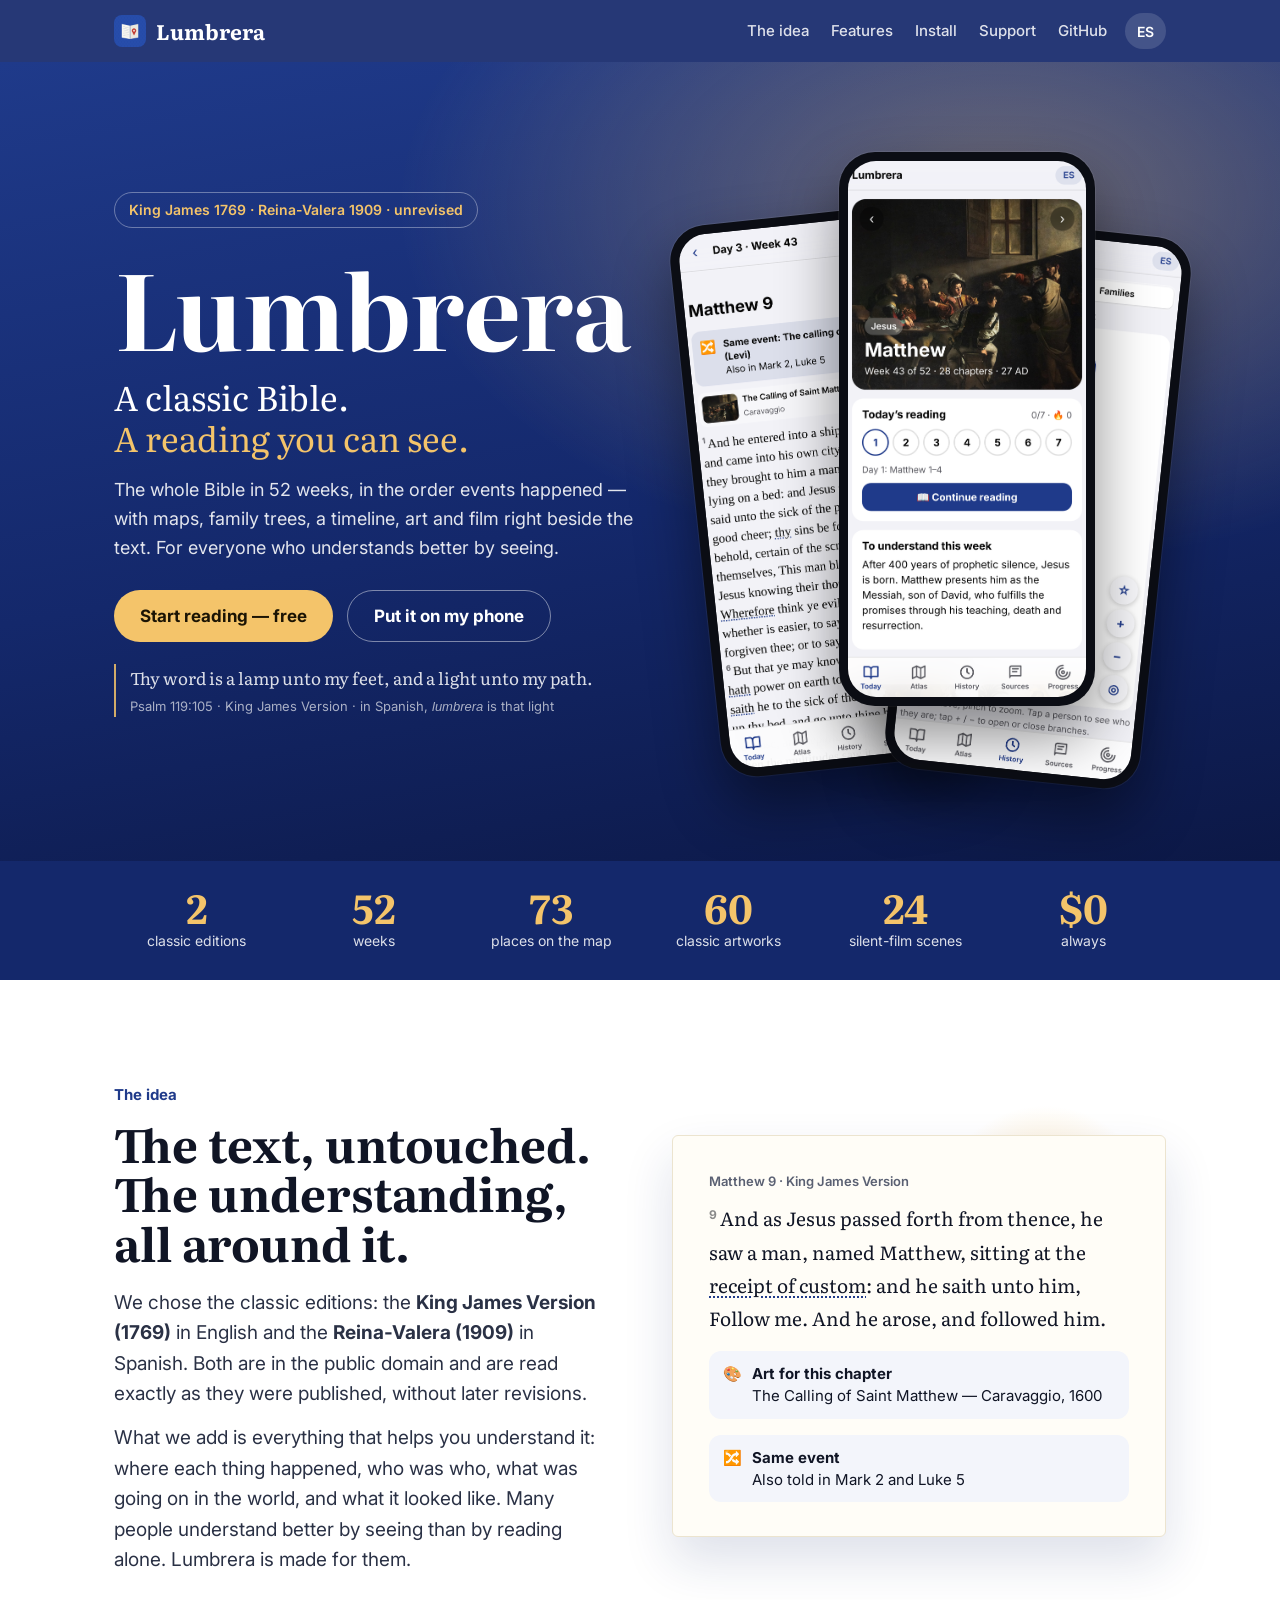
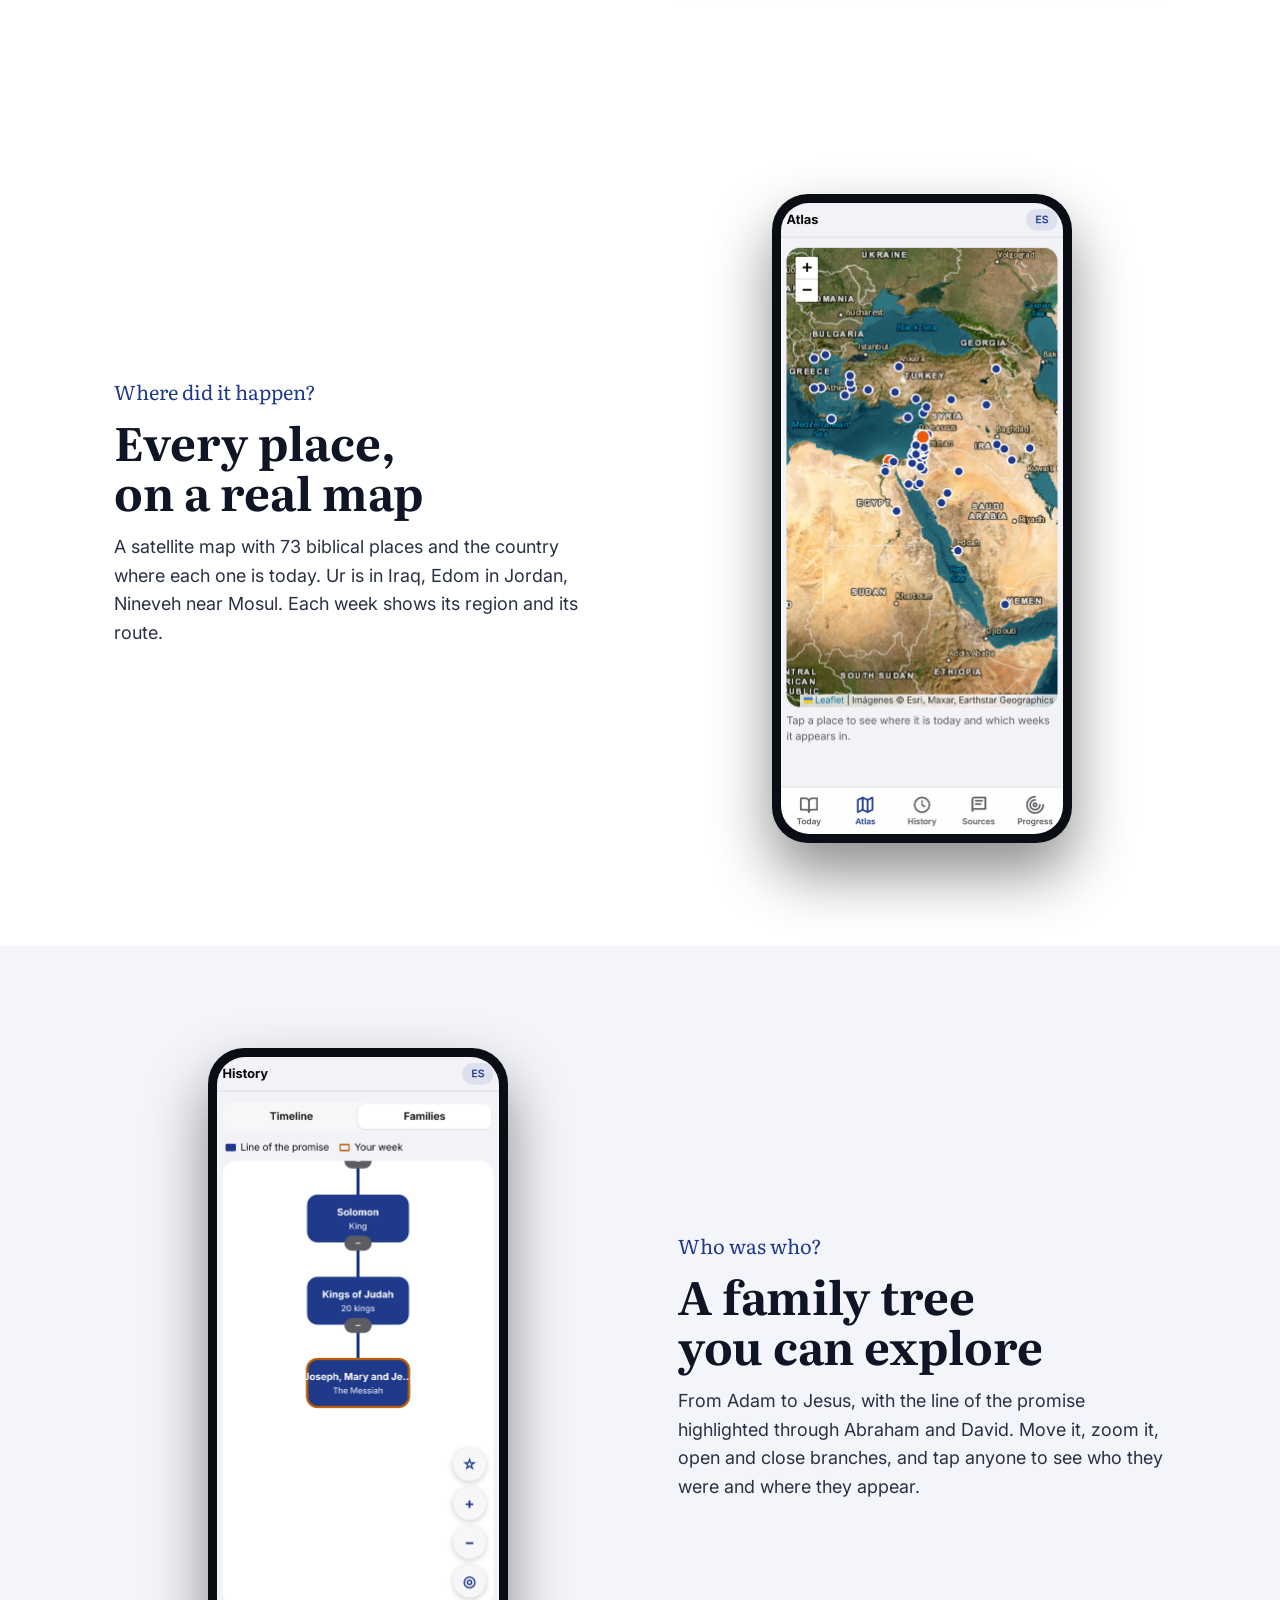
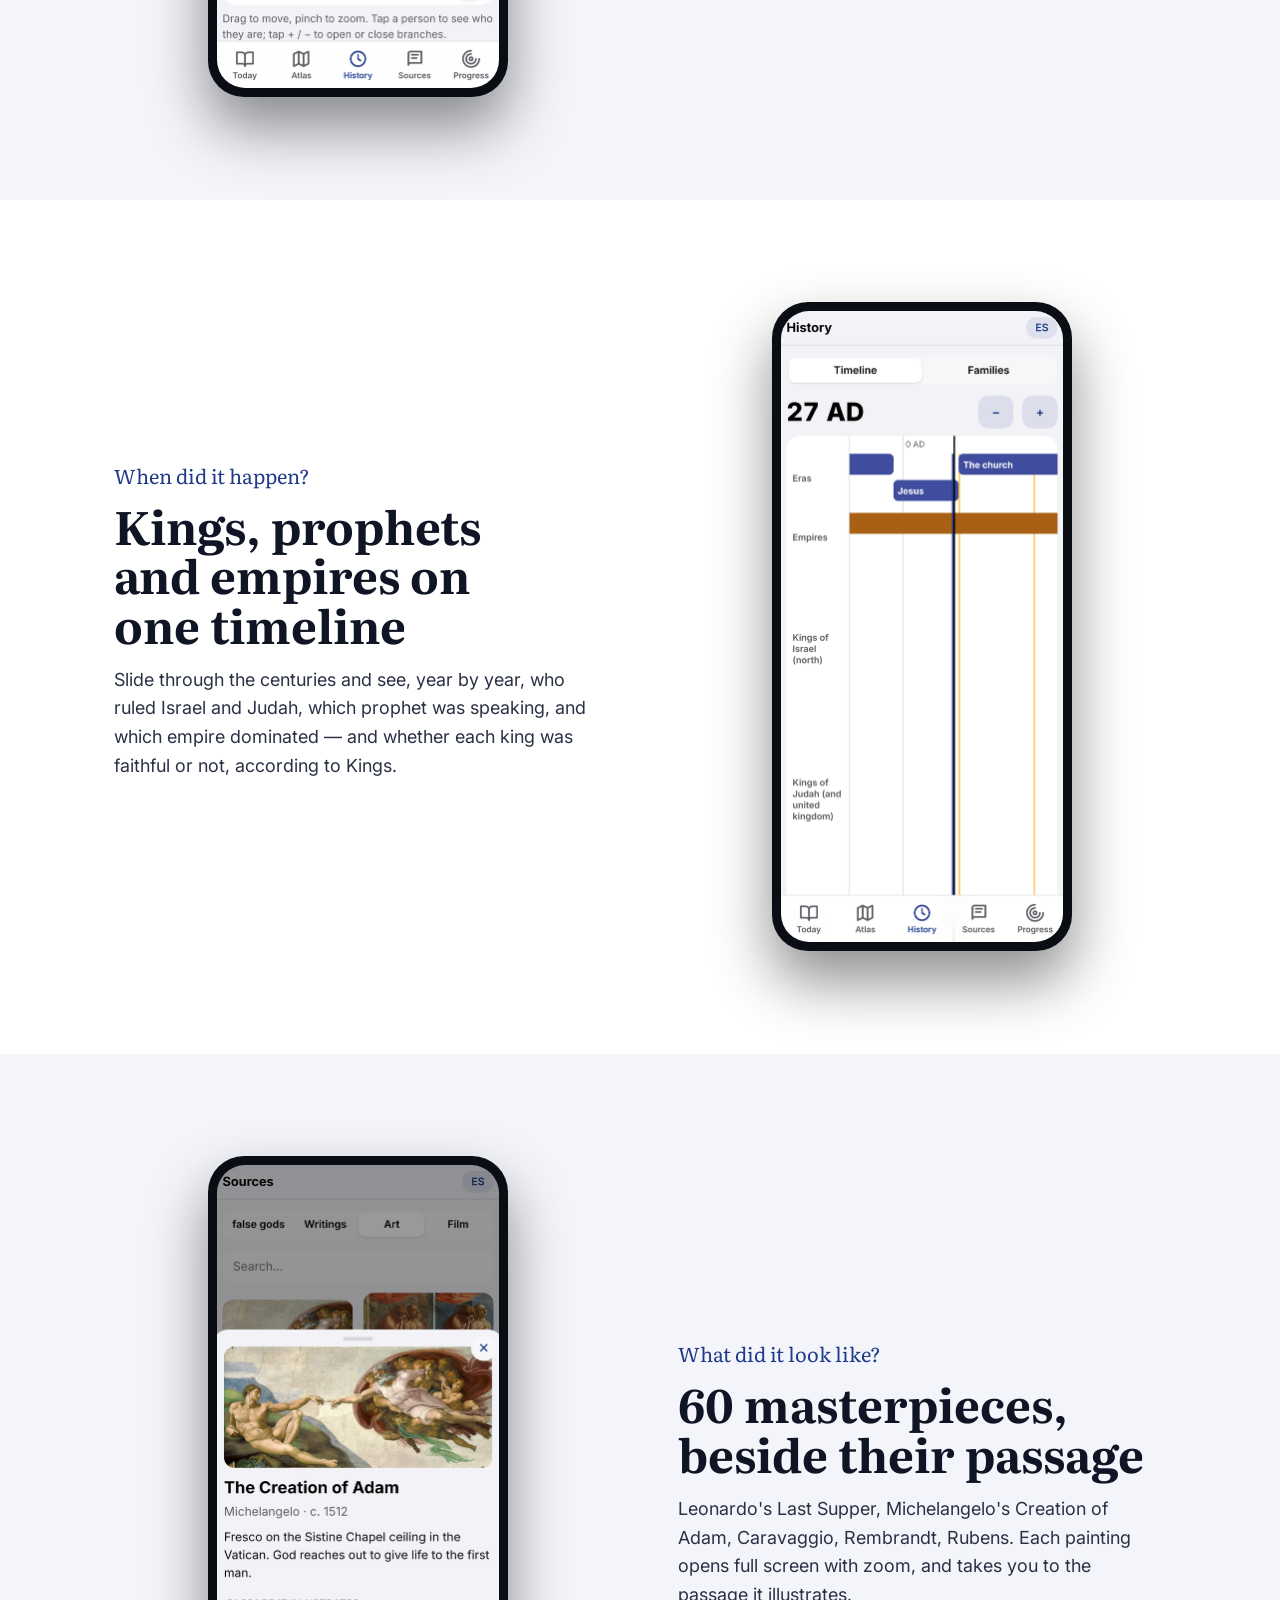
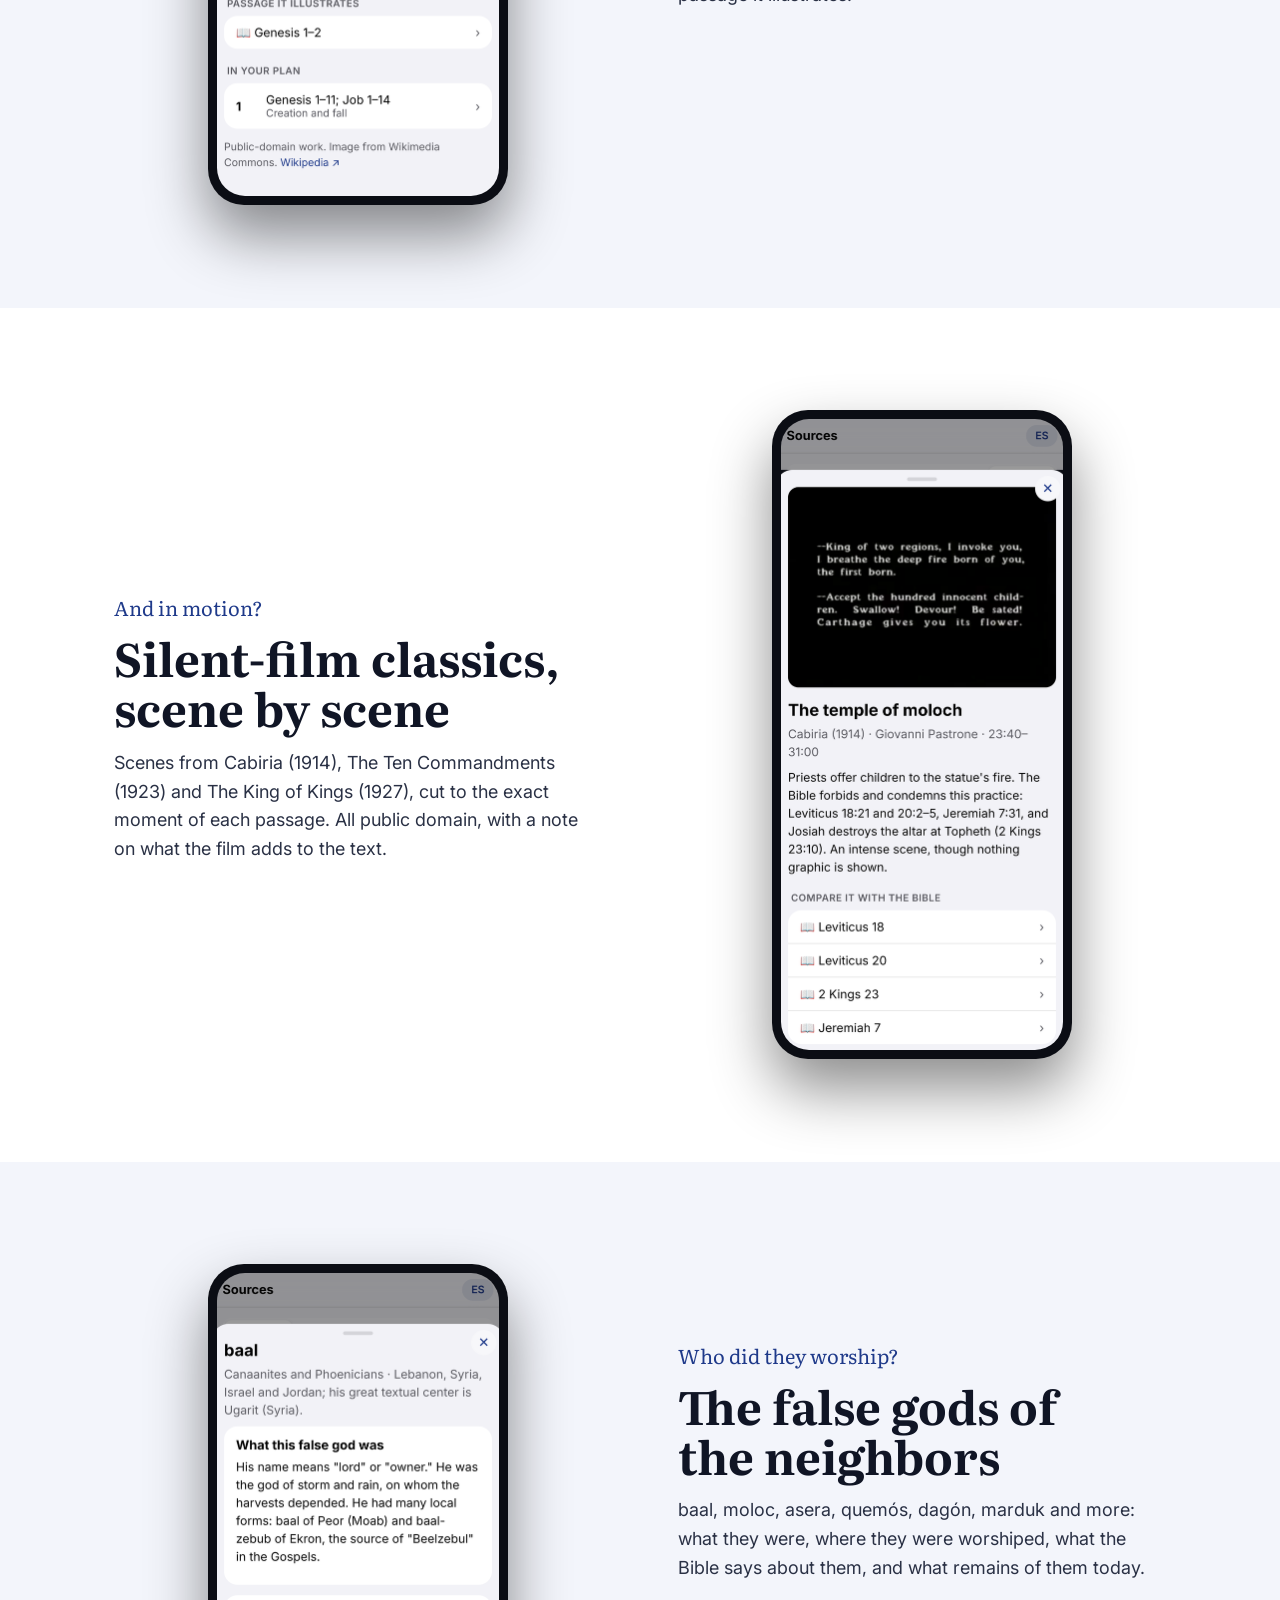
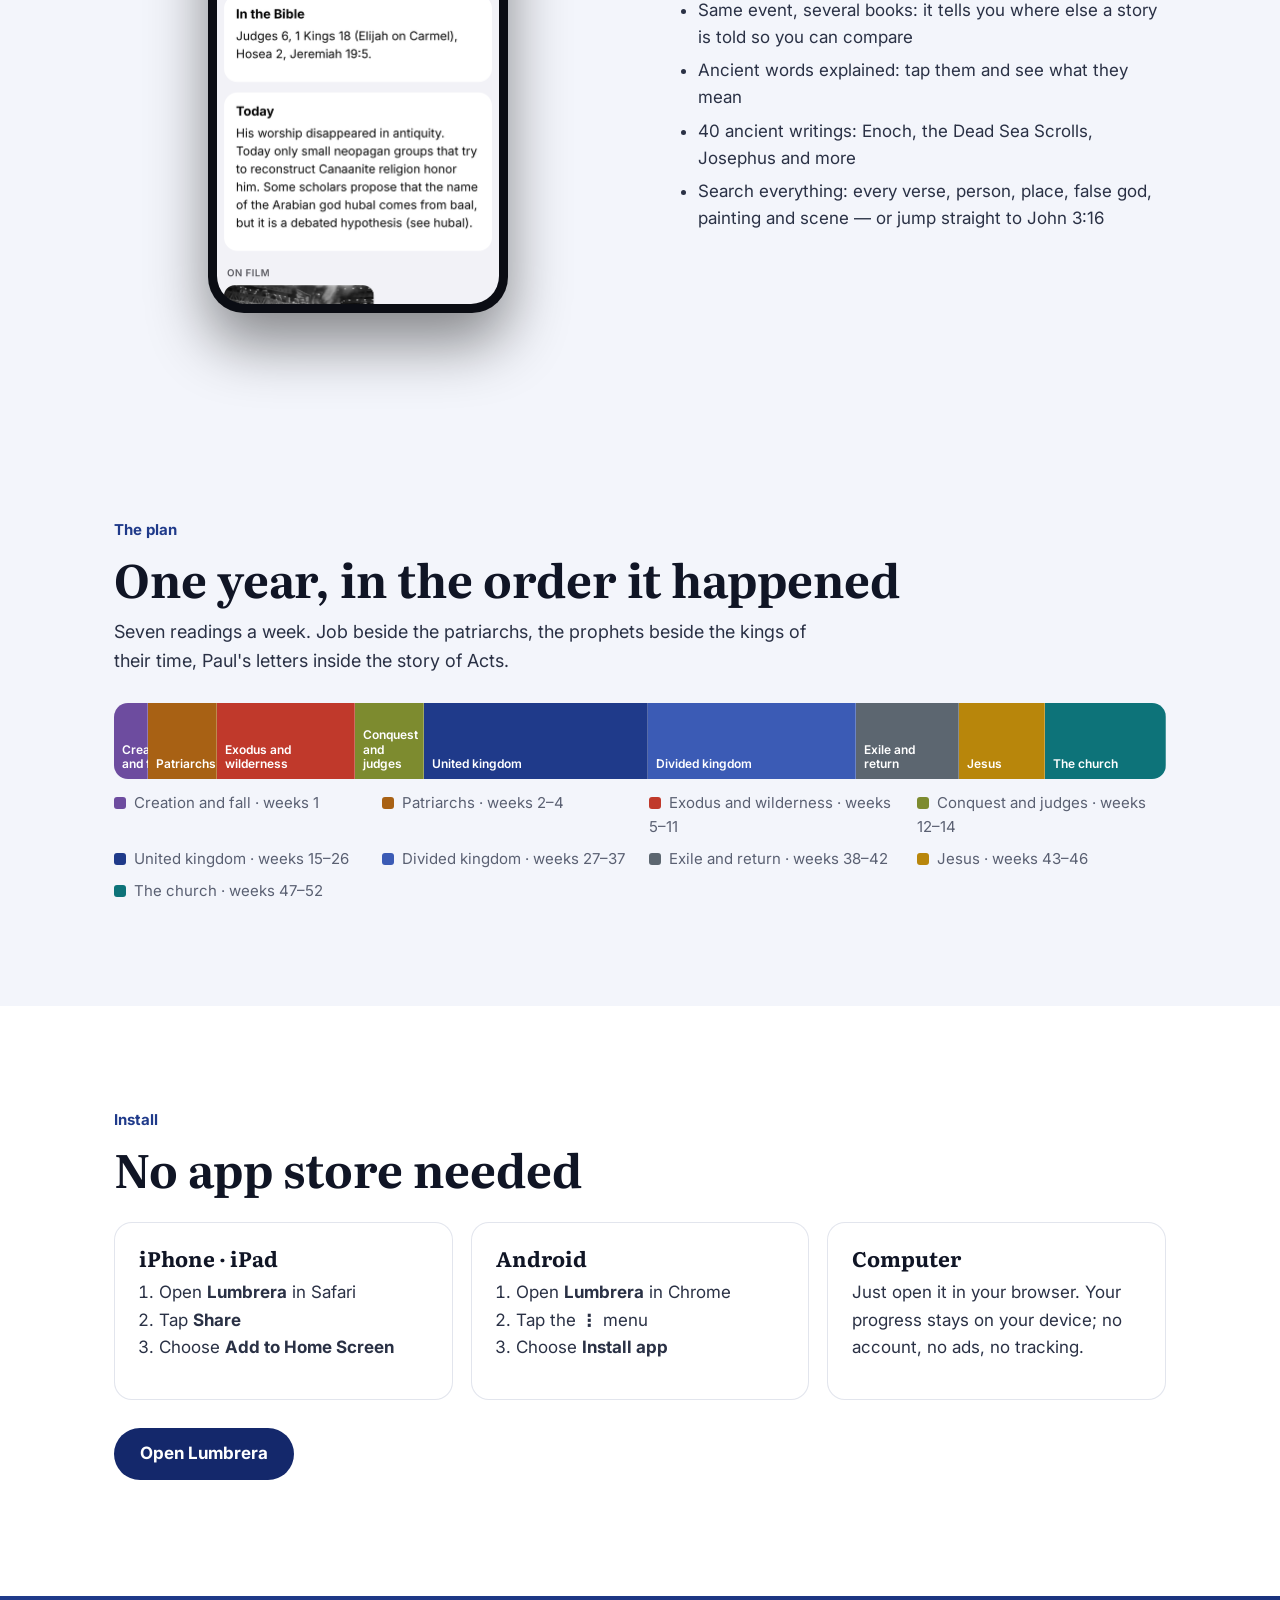
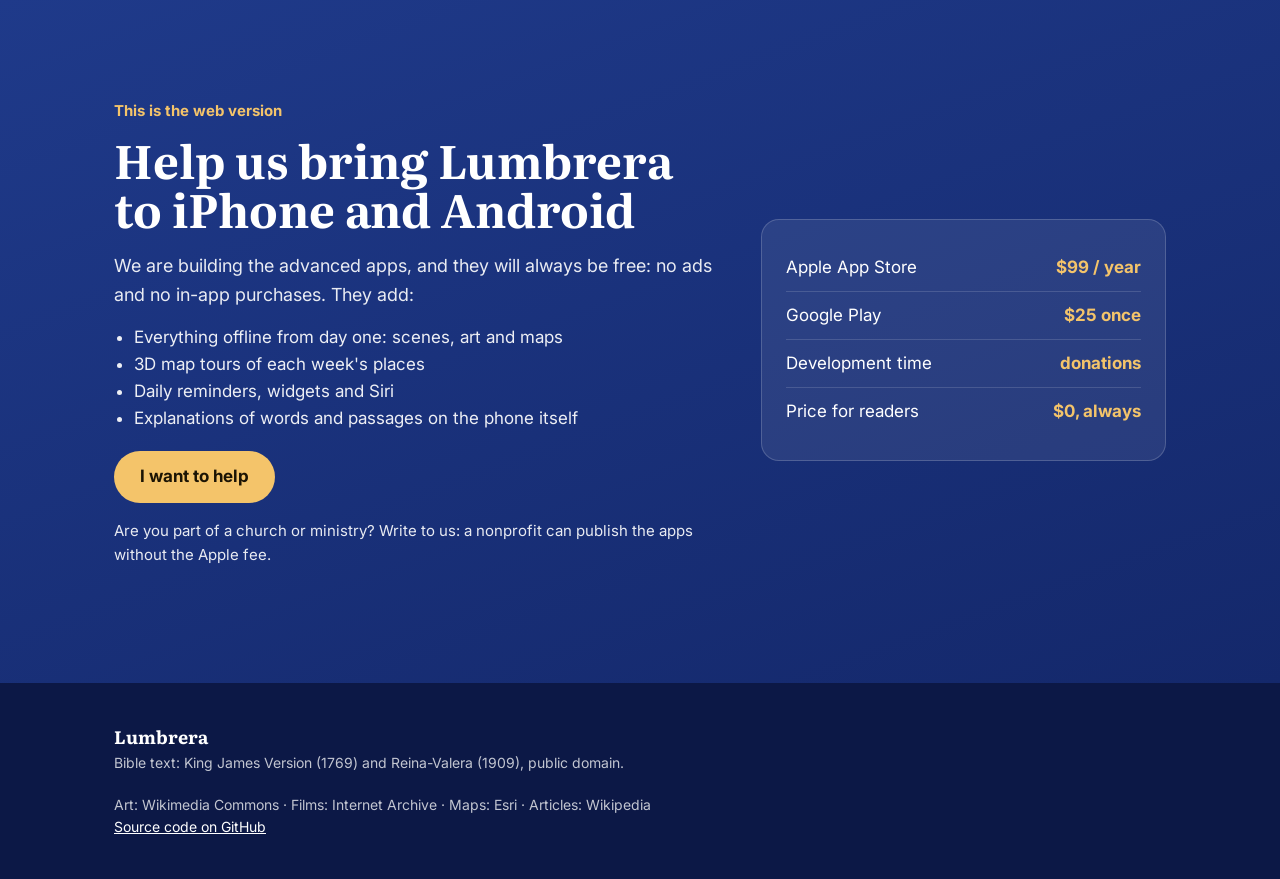
==== commit 2e29e55f: "Search: whole Bible, people, places, false gods, writings, art and film; jump to references Co-Autho" ====
--- a/index.html
+++ b/index.html
@@ -7,7 +7,7 @@
 <meta name="description" content="Lumbrera is the complete King James Bible (1769) and Spanish Reina-Valera (1909), read in 52 weeks in chronological order, with maps, family trees, a timeline, art and film beside the text. Free.">
 <meta property="og:title" content="Lumbrera — a Bible you can see">
 <meta property="og:description" content="The classic King James and Reina-Valera texts, unrevised, with maps, family trees, a timeline, art and film beside the text. Free, no ads.">
-<meta property="og:image" content="https://biblia-7s8.pages.dev/docs/banner.png">
+<meta property="og:image" content="https://lumbrera.houseofmoy.us/docs/banner.png">
 <meta name="theme-color" content="#14286b">
 <link rel="icon" href="app/img/icon-192.png">
 <link rel="apple-touch-icon" href="app/img/icon-180.png">
@@ -256,6 +256,7 @@
         <li data-en="Same event, several books: it tells you where else a story is told so you can compare">Mismo evento, varios libros: te avisa dónde más se cuenta un hecho para comparar</li>
         <li data-en="Ancient words explained: tap them and see what they mean">Palabras antiguas explicadas: tócalas y ve qué significan</li>
         <li data-en="40 ancient writings: Enoch, the Dead Sea Scrolls, Josephus and more">40 escritos antiguos: Enoc, los Rollos del Mar Muerto, Josefo y más</li>
+        <li data-en="Search everything: every verse, person, place, false god, painting and scene — or jump straight to John 3:16">Busca todo: cada versículo, persona, lugar, dios falso, obra y escena, o salta directo a Juan 3:16</li>
       </ul>
     </div>
     <div class="shot"><div class="phone"><img loading="lazy" src="docs/screens/en/dioses.png" data-shot="dioses" alt="Ficha de un dios falso"></div></div>
